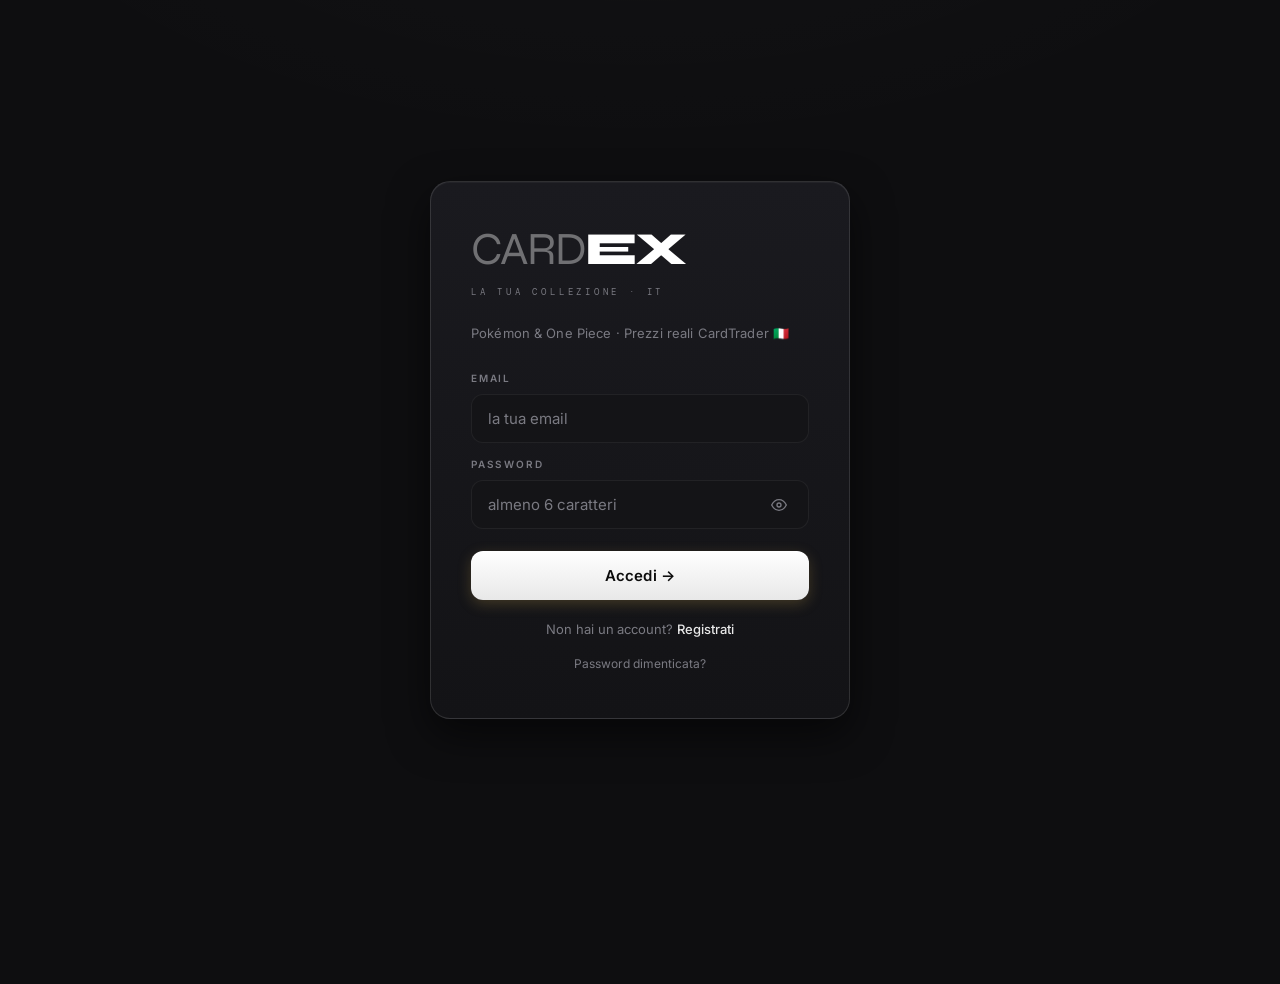
==== app.html @ fb928982 "white change" ====
<!DOCTYPE html>
<html lang="it">
<head>
<meta charset="UTF-8">
<link rel="icon" type="image/svg+xml" href="[data-uri]">
<meta name="viewport" content="width=device-width, initial-scale=1.0">
<title>CARDEX — La tua collezione</title>
<script src="https://cdn.jsdelivr.net/npm/@supabase/supabase-js@2"></script>
<link rel="preconnect" href="https://fonts.googleapis.com">
<link rel="preconnect" href="https://fonts.gstatic.com" crossorigin>
<link href="https://fonts.googleapis.com/css2?family=Bebas+Neue&family=Inter:wght@300;400;500;600;700&family=JetBrains+Mono:wght@400;500&family=Syne:wght@300;700;800&family=DM+Mono:wght@400;500&display=swap" rel="stylesheet">
<link rel="stylesheet" href="style.css">
</head>
<body>

<!-- SVG ICON SYMBOLS -->
<svg xmlns="http://www.w3.org/2000/svg" style="display:none">
  <symbol id="i-zap" viewBox="0 0 24 24" fill="none" stroke="currentColor" stroke-width="2.5" stroke-linecap="round" stroke-linejoin="round"><polygon points="13 2 3 14 12 14 11 22 21 10 12 10 13 2"/></symbol>
  <symbol id="i-skull" viewBox="0 0 24 24" fill="none" stroke="currentColor" stroke-width="2" stroke-linecap="round" stroke-linejoin="round"><circle cx="9" cy="12" r="1"/><circle cx="15" cy="12" r="1"/><path d="M8 20v2h8v-2"/><path d="m12.5 17-.5-1-.5 1h1z"/><path d="M16 20a2 2 0 0 0 1.56-3.25 8 8 0 1 0-11.12 0A2 2 0 0 0 8 20"/></symbol>
  <symbol id="i-home" viewBox="0 0 24 24" fill="none" stroke="currentColor" stroke-width="2" stroke-linecap="round" stroke-linejoin="round"><path d="M3 9l9-7 9 7v11a2 2 0 0 1-2 2H5a2 2 0 0 1-2-2z"/><polyline points="9 22 9 12 15 12 15 22"/></symbol>
  <symbol id="i-bar-chart" viewBox="0 0 24 24" fill="none" stroke="currentColor" stroke-width="2" stroke-linecap="round" stroke-linejoin="round"><line x1="18" y1="20" x2="18" y2="10"/><line x1="12" y1="20" x2="12" y2="4"/><line x1="6" y1="20" x2="6" y2="14"/></symbol>
  <symbol id="i-search" viewBox="0 0 24 24" fill="none" stroke="currentColor" stroke-width="2" stroke-linecap="round" stroke-linejoin="round"><circle cx="11" cy="11" r="8"/><line x1="21" y1="21" x2="16.65" y2="16.65"/></symbol>
  <symbol id="i-eye" viewBox="0 0 24 24" fill="none" stroke="currentColor" stroke-width="2" stroke-linecap="round" stroke-linejoin="round"><path d="M1 12s4-8 11-8 11 8 11 8-4 8-11 8-11-8-11-8z"/><circle cx="12" cy="12" r="3"/></symbol>
  <symbol id="i-trash" viewBox="0 0 24 24" fill="none" stroke="currentColor" stroke-width="2" stroke-linecap="round" stroke-linejoin="round"><polyline points="3 6 5 6 21 6"/><path d="M19 6v14a2 2 0 0 1-2 2H7a2 2 0 0 1-2-2V6m3 0V4a1 1 0 0 1 1-1h4a1 1 0 0 1 1 1v2"/></symbol>
  <symbol id="i-refresh" viewBox="0 0 24 24" fill="none" stroke="currentColor" stroke-width="2" stroke-linecap="round" stroke-linejoin="round"><polyline points="23 4 23 10 17 10"/><path d="M20.49 15a9 9 0 1 1-2.12-9.36L23 10"/></symbol>
  <symbol id="i-lock" viewBox="0 0 24 24" fill="none" stroke="currentColor" stroke-width="2" stroke-linecap="round" stroke-linejoin="round"><rect x="3" y="11" width="18" height="11" rx="2" ry="2"/><path d="M7 11V7a5 5 0 0 1 10 0v4"/></symbol>
  <symbol id="i-mail" viewBox="0 0 24 24" fill="none" stroke="currentColor" stroke-width="2" stroke-linecap="round" stroke-linejoin="round"><path d="M4 4h16c1.1 0 2 .9 2 2v12c0 1.1-.9 2-2 2H4c-1.1 0-2-.9-2-2V6c0-1.1.9-2 2-2z"/><polyline points="22,6 12,13 2,6"/></symbol>
  <symbol id="i-alert" viewBox="0 0 24 24" fill="none" stroke="currentColor" stroke-width="2" stroke-linecap="round" stroke-linejoin="round"><path d="M10.29 3.86L1.82 18a2 2 0 0 0 1.71 3h16.94a2 2 0 0 0 1.71-3L13.71 3.86a2 2 0 0 0-3.42 0z"/><line x1="12" y1="9" x2="12" y2="13"/><line x1="12" y1="17" x2="12.01" y2="17"/></symbol>
  <symbol id="i-calendar" viewBox="0 0 24 24" fill="none" stroke="currentColor" stroke-width="2" stroke-linecap="round" stroke-linejoin="round"><rect x="3" y="4" width="18" height="18" rx="2" ry="2"/><line x1="16" y1="2" x2="16" y2="6"/><line x1="8" y1="2" x2="8" y2="6"/><line x1="3" y1="10" x2="21" y2="10"/></symbol>
  <symbol id="i-camera" viewBox="0 0 24 24" fill="none" stroke="currentColor" stroke-width="2" stroke-linecap="round" stroke-linejoin="round"><path d="M23 19a2 2 0 0 1-2 2H3a2 2 0 0 1-2-2V8a2 2 0 0 1 2-2h4l2-3h6l2 3h4a2 2 0 0 1 2 2z"/><circle cx="12" cy="13" r="4"/></symbol>
  <symbol id="i-package" viewBox="0 0 24 24" fill="none" stroke="currentColor" stroke-width="2" stroke-linecap="round" stroke-linejoin="round"><line x1="16.5" y1="9.4" x2="7.5" y2="4.21"/><path d="M21 16V8a2 2 0 0 0-1-1.73l-7-4a2 2 0 0 0-2 0l-7 4A2 2 0 0 0 3 8v8a2 2 0 0 0 1 1.73l7 4a2 2 0 0 0 2 0l7-4A2 2 0 0 0 21 16z"/><polyline points="3.27 6.96 12 12.01 20.73 6.96"/><line x1="12" y1="22.08" x2="12" y2="12"/></symbol>
</svg>

<!-- LOADING -->
<div id="loading-overlay">
  <div class="loading-logo brand-logo"><span class="bl-card" style="font-size:44px;">CARD</span><span class="bl-ex" style="font-size:44px;">EX</span></div>
  <div><div class="loading-bar-wrap"><div class="loading-bar" id="loading-bar"></div></div></div>
  <div class="loading-text" id="loading-text">Connessione...</div>
</div>

<!-- LOGIN -->
<div id="screen-login" class="screen active">
  <div class="login-box">
    <span class="login-logo brand-logo"><span class="bl-card" style="font-size:46px;">CARD</span><span class="bl-ex" style="font-size:46px;">EX</span></span>
    <span class="brand-tag">La tua collezione · IT</span>
    <p class="login-sub" id="auth-subtitle">Pokémon &amp; One Piece · Prezzi reali CardTrader 🇮🇹</p>
    <form id="auth-form" onsubmit="event.preventDefault(); doAuth()" novalidate>
      <div class="form-group">
        <label class="form-label" for="input-email">Email</label>
        <input class="form-input" id="input-email" type="email" placeholder="la tua email" autocomplete="email" aria-required="true"/>
      </div>
      <div class="form-group" id="group-username" style="display:none">
        <label class="form-label" for="input-username">Username</label>
        <input class="form-input" id="input-username" type="text" placeholder="nome visibile nell'app" autocomplete="username"/>
      </div>
      <div class="form-group">
        <label class="form-label" for="input-password">Password</label>
        <div class="pw-wrap">
          <input class="form-input" id="input-password" type="password" placeholder="almeno 6 caratteri" autocomplete="current-password" aria-required="true"/>
          <button type="button" class="pw-toggle" onclick="togglePw('input-password',this)" aria-label="Mostra password"><svg width="16" height="16"><use href="#i-eye"/></svg></button>
        </div>
      </div>
      <div class="auth-error" id="auth-error" role="alert" aria-live="assertive"></div>
      <button type="submit" class="btn-primary" id="btn-auth">Accedi →</button>
    </form>
    <div class="auth-toggle">
      <span id="toggle-text">Non hai un account?</span>
      <button type="button" class="auth-link-btn" onclick="toggleAuthMode()">Registrati</button>
    </div>
    <div id="forgot-pw-row" style="margin-top:12px;text-align:center;">
      <button type="button" class="forgot-pw-btn" onclick="showForgotPassword()">Password dimenticata?</button>
    </div>
    <div id="forgot-success" style="background:rgba(61,154,95,.10);border:1px solid rgba(61,154,95,.28);color:#5BC97D;display:none;margin-top:12px;border-radius:10px;padding:11px 14px;font-size:13px;"></div>
  </div>
</div>

<!-- HOME DASHBOARD -->
<div id="screen-home" class="screen">
  <header>
    <div class="header-logo" onclick="showScreen('screen-home')"><span class="bl-card">CARD</span><span class="bl-ex">EX</span></div>
    <div class="header-right">
      <div class="avatar" id="avatar-home" onclick="showProfile()" title="Il tuo profilo">U</div>
      <button class="btn-ghost" onclick="doLogout()">Esci</button>
    </div>
  </header>
  <div class="dashboard-wrap">
    <!-- Hero valore -->
    <div class="dash-hero">
      <div class="dash-hero-label">Valore collezione</div>
      <div class="dash-hero-value">€ <span id="dash-total">0,00</span></div>
      <div id="dash-roi" class="dash-roi-row"></div>
      <div class="dash-counts" id="dash-counts"></div>
    </div>
    <!-- Grafico -->
    <div class="dash-card">
      <div class="dash-card-header">
        <span class="dash-card-title">Andamento</span>
        <div class="dash-tf-group">
          <button class="tf-btn active" data-tf="1D" onclick="setChartTimeframe('1D')">1G</button>
          <button class="tf-btn" data-tf="1W" onclick="setChartTimeframe('1W')">1S</button>
          <button class="tf-btn" data-tf="1M" onclick="setChartTimeframe('1M')">1M</button>
          <button class="tf-btn" data-tf="1Y" onclick="setChartTimeframe('1Y')">1A</button>
        </div>
      </div>
      <div id="dash-chart"></div>
    </div>
    <!-- Game breakdown -->
    <div class="dash-games-grid">
      <div class="dash-game-tile pokemon-tile" onclick="showScreen('screen-collection-pokemon')">
        <img src="immagini/pokemon.png" class="dash-game-logo" alt="Pokémon">
        <div class="dash-game-value" id="dg-pok-val">€ 0,00</div>
        <div class="dash-game-sub" id="dg-pok-count">0 carte</div>
        <div id="dg-pok-trend"></div>
      </div>
      <div class="dash-game-tile onepiece-tile" onclick="showScreen('screen-collection-onepiece')">
        <img src="immagini/onepiece_white.png" class="dash-game-logo" alt="One Piece">
        <div class="dash-game-value" id="dg-op-val">€ 0,00</div>
        <div class="dash-game-sub" id="dg-op-count">0 carte</div>
        <div id="dg-op-trend"></div>
      </div>
    </div>
    <!-- Movimenti collezione -->
    <div class="dash-card">
      <div class="dash-card-header">
        <span class="dash-card-title">Movimenti della collezione</span>
        <span id="dash-movers-date" style="font-size:10px;color:var(--muted);"></span>
      </div>
      <div id="dash-movers"></div>
    </div>
    <!-- Top 3 -->
    <div class="dash-card">
      <div class="dash-card-header">
        <span class="dash-card-title">Top 3 più preziose</span>
      </div>
      <div id="dash-top3"></div>
    </div>
    <!-- Ultime aggiunte -->
    <div class="dash-card">
      <div class="dash-card-header">
        <span class="dash-card-title">Ultime aggiunte</span>
      </div>
      <div id="dash-recent" class="dash-recent-scroll"></div>
    </div>
  </div>
</div>

<!-- RICERCA -->
<div id="screen-search" class="screen">
  <div class="srch-page">
    <!-- Sticky top bar -->
    <div class="srch-top">
      <div class="srch-top-row">
        <div class="srch-box">
          <svg width="15" height="15" viewBox="0 0 24 24" fill="none" stroke="currentColor" stroke-width="2" stroke-linecap="round" class="srch-ico"><circle cx="11" cy="11" r="8"/><line x1="21" y1="21" x2="16.65" y2="16.65"/></svg>
          <input class="srch-input" id="search-input" type="text" placeholder="Cerca carta..." oninput="onSearchInput()" onkeydown="onSearchKey(event)" autocomplete="off"/>
          <button class="srch-clear" id="srch-clear" onclick="clearSearch()">×</button>
          <button class="srch-cam-btn" onclick="openScanner()" title="Scansiona carta con fotocamera" aria-label="Scansiona carta"><svg width="17" height="17"><use href="#i-camera"/></svg></button>
          <div id="autocomplete"></div>
        </div>
        <div class="srch-avatars">
          <div class="avatar" id="avatar-h" onclick="showProfile()">U</div>
        </div>
      </div>
      <div class="srch-game-row">
        <button class="stab active-pokemon" id="tab-pokemon" onclick="selectGame('pokemon')"><svg width="13" height="13" style="vertical-align:middle;margin-right:3px"><use href="#i-zap"/></svg>Pokémon</button>
        <button class="stab" id="tab-onepiece" onclick="selectGame('onepiece')"><svg width="13" height="13" style="vertical-align:middle;margin-right:3px"><use href="#i-skull"/></svg>One Piece</button>
      </div>
      <div class="fchips-scroll" id="exp-filter-chips"></div>
    </div>
    <!-- Meta + results -->
    <div class="srch-body">
      <div class="srch-meta-row">
        <span class="search-hint">💡 Nome o codice (es: SV03-100)</span>
        <span id="search-count"></span>
      </div>
      <div id="results-grid">
        <div class="empty-state"><span class="empty-icon" id="search-empty-icon"></span>Inizia a scrivere per cercare.</div>
      </div>
    </div>
  </div>
</div>

<!-- DETAIL -->
<div id="screen-detail" class="screen">
  <header>
    <button class="back-btn" onclick="goBack()">← Indietro</button>
    <div class="header-right">
      <div class="avatar" id="avatar-d" onclick="showProfile()" title="Il tuo profilo">U</div>
      <button class="btn-ghost" onclick="doLogout()">Esci</button>
    </div>
  </header>
  <div class="detail-wrap">
    <div class="detail-img-wrap" id="detail-img-container"></div>
    <div>
      <div id="detail-game-badge" class="game-pill" style="margin-bottom:14px;"></div>
      <div id="detail-name" class="detail-name"></div>
      <div id="detail-exp" class="detail-exp"></div>
      <div id="detail-rarity"></div>
      <div class="lang-section-title">Disponibilità per lingua · 🇮🇹 Priorità venditori italiani</div>
      <div id="detail-langs"></div>
      <div id="alt-versions-container"></div>
    </div>
  </div>
</div>

<!-- COLLECTION POKEMON -->
<div id="screen-collection-pokemon" class="screen">
  <header>
    <div class="header-logo" onclick="showScreen('screen-home')"><span class="bl-card">CARD</span><span class="bl-ex">EX</span></div>
    <div class="header-right">
      <div class="avatar" id="avatar-cp" onclick="showProfile()" title="Il tuo profilo">U</div>
      <button class="btn-ghost" onclick="doLogout()">Esci</button>
    </div>
  </header>
  <div class="coll-page">
    <div class="coll-page-header">
      <div>
        <div class="coll-page-title"><svg width="28" height="28" style="vertical-align:middle;margin-right:8px"><use href="#i-zap"/></svg>Collezione Pokémon</div>
        <div style="color:var(--muted);font-size:13px;margin-top:4px;" id="coll-summary-pokemon">0 carte · € 0,00</div>
      </div>
      <div class="coll-actions">
        <button class="btn-action" id="btn-refresh-pokemon" onclick="refreshPrices('pokemon')"><svg width="14" height="14"><use href="#i-refresh"/></svg> Aggiorna prezzi</button>
        <button class="btn-action" onclick="showScreen('screen-stats-pokemon')"><svg width="14" height="14"><use href="#i-bar-chart"/></svg> Stats Pokémon</button>
      </div>
    </div>
    <div class="coll-toolbar">
      <input type="text" class="coll-search" id="coll-search-pokemon" placeholder="Cerca nella collezione..." oninput="renderCollectionGrid('pokemon')"/>
      <select class="coll-sort" id="coll-sort-pokemon" onchange="renderCollectionGrid('pokemon')">
        <option value="recent">Più recenti</option>
        <option value="price-desc">Prezzo: alto → basso</option>
        <option value="price-asc">Prezzo: basso → alto</option>
        <option value="name">Nome A-Z</option>
      </select>
    </div>
    <div class="coll-grid" id="coll-grid-pokemon">
      <div class="empty-state"><span class="empty-icon">✨</span>Nessuna carta Pokémon.<br>Vai alla ricerca per aggiungere!</div>
    </div>
  </div>
</div>

<!-- COLLECTION ONE PIECE -->
<div id="screen-collection-onepiece" class="screen">
  <header>
    <div class="header-logo" onclick="showScreen('screen-home')"><span class="bl-card">CARD</span><span class="bl-ex">EX</span></div>
    <div class="header-right">
      <div class="avatar" id="avatar-co" onclick="showProfile()" title="Il tuo profilo">U</div>
      <button class="btn-ghost" onclick="doLogout()">Esci</button>
    </div>
  </header>
  <div class="coll-page">
    <div class="coll-page-header">
      <div>
        <div class="coll-page-title"><svg width="28" height="28" style="vertical-align:middle;margin-right:8px"><use href="#i-skull"/></svg>Collezione One Piece</div>
        <div style="color:var(--muted);font-size:13px;margin-top:4px;" id="coll-summary-onepiece">0 carte · € 0,00</div>
      </div>
      <div class="coll-actions">
        <button class="btn-action" id="btn-refresh-onepiece" onclick="refreshPrices('onepiece')"><svg width="14" height="14"><use href="#i-refresh"/></svg> Aggiorna prezzi</button>
        <button class="btn-action" onclick="showScreen('screen-stats-onepiece')"><svg width="14" height="14"><use href="#i-bar-chart"/></svg> Stats One Piece</button>
      </div>
    </div>
    <div class="coll-toolbar">
      <input type="text" class="coll-search" id="coll-search-onepiece" placeholder="Cerca nella collezione..." oninput="renderCollectionGrid('onepiece')"/>
      <select class="coll-sort" id="coll-sort-onepiece" onchange="renderCollectionGrid('onepiece')">
        <option value="recent">Più recenti</option>
        <option value="price-desc">Prezzo: alto → basso</option>
        <option value="price-asc">Prezzo: basso → alto</option>
        <option value="name">Nome A-Z</option>
      </select>
    </div>
    <div class="coll-grid" id="coll-grid-onepiece">
      <div class="empty-state"><span class="empty-icon">✨</span>Nessuna carta One Piece.<br>Vai alla ricerca per aggiungere!</div>
    </div>
  </div>
</div>

<!-- STATS SELEZIONE -->
<div id="screen-stats-select" class="screen">
  <header>
    <div class="header-logo" onclick="showScreen('screen-home')"><span class="bl-card">CARD</span><span class="bl-ex">EX</span></div>
    <div class="header-right">
      <div class="avatar" id="avatar-ss" onclick="showProfile()" title="Il tuo profilo">U</div>
      <button class="btn-ghost" onclick="doLogout()">Esci</button>
    </div>
  </header>
  <div class="coll-page">
    <div class="coll-page-title" style="margin-bottom:24px;"><svg width="28" height="28" style="vertical-align:middle;margin-right:8px"><use href="#i-bar-chart"/></svg>Statistiche</div>
    <div style="display:grid;grid-template-columns:1fr 1fr;gap:16px;max-width:500px;">
      <div class="stat-card" style="cursor:pointer;text-align:center;" onclick="showScreen('screen-stats-pokemon')">
        <div style="display:flex;justify-content:center;margin-bottom:12px;"><svg width="40" height="40"><use href="#i-zap"/></svg></div>
        <div class="stat-card-label">Pokémon</div>
        <div class="stat-card-value" id="ss-pok-val" style="font-size:28px;">€ 0,00</div>
        <div class="stat-card-sub" id="ss-pok-count">0 carte</div>
      </div>
      <div class="stat-card" style="cursor:pointer;text-align:center;" onclick="showScreen('screen-stats-onepiece')">
        <div style="display:flex;justify-content:center;margin-bottom:12px;"><svg width="40" height="40"><use href="#i-skull"/></svg></div>
        <div class="stat-card-label">One Piece</div>
        <div class="stat-card-value" id="ss-op-val" style="font-size:28px;">€ 0,00</div>
        <div class="stat-card-sub" id="ss-op-count">0 carte</div>
      </div>
    </div>
  </div>
</div>

<!-- STATS POKEMON -->
<div id="screen-stats-pokemon" class="screen">
  <header>
    <button class="back-btn" onclick="showScreen('screen-stats-select')">← Stats</button>
    <div class="header-right">
      <div class="avatar" id="avatar-sp" onclick="showProfile()" title="Il tuo profilo">U</div>
      <button class="btn-ghost" onclick="doLogout()">Esci</button>
    </div>
  </header>
  <div class="coll-page">
    <div class="coll-page-header">
      <div class="coll-page-title"><svg width="28" height="28" style="vertical-align:middle;margin-right:8px"><use href="#i-zap"/></svg>Stats Pokémon</div>
    </div>
    <div id="stats-content-pokemon"></div>
  </div>
</div>

<!-- STATS ONE PIECE -->
<div id="screen-stats-onepiece" class="screen">
  <header>
    <button class="back-btn" onclick="showScreen('screen-stats-select')">← Stats</button>
    <div class="header-right">
      <div class="avatar" id="avatar-so" onclick="showProfile()" title="Il tuo profilo">U</div>
      <button class="btn-ghost" onclick="doLogout()">Esci</button>
    </div>
  </header>
  <div class="coll-page">
    <div class="coll-page-header">
      <div class="coll-page-title"><svg width="28" height="28" style="vertical-align:middle;margin-right:8px"><use href="#i-skull"/></svg>Stats One Piece</div>
    </div>
    <div id="stats-content-onepiece"></div>
  </div>
</div>

<!-- PROFILE -->
<div id="screen-profile" class="screen">
  <header>
    <button class="back-btn" onclick="goBack()">← Indietro</button>
    <div class="header-right">
      <div class="avatar" id="avatar-pf">U</div>
      <button class="btn-ghost" onclick="doLogout()">Esci</button>
    </div>
  </header>
  <div class="profile-page">
    <div class="profile-hero" id="profile-hero">
      <div class="profile-avatar-large" id="profile-avatar-large">U</div>
      <div>
        <div class="profile-username" id="profile-username-display">Username</div>
        <div class="profile-email-row">
          <span id="profile-email-display" style="font-size:13px;color:var(--muted)"></span>
          <span class="email-badge" id="profile-email-badge">✅ Confermata</span>
        </div>
        <div class="profile-since" id="profile-since"><svg width="13" height="13" style="vertical-align:middle;margin-right:4px"><use href="#i-calendar"/></svg>Membro dal —</div>
      </div>
    </div>
    <div class="profile-section">
      <div class="profile-section-title"><svg width="14" height="14" style="vertical-align:middle;margin-right:6px"><use href="#i-lock"/></svg>Cambio password</div>
      <div class="profile-field">
        <label class="form-label">Nuova password</label>
        <div class="pw-wrap">
          <input class="form-input" id="prof-new-pw" type="password" placeholder="Almeno 6 caratteri"/>
          <button type="button" class="pw-toggle" onclick="togglePw('prof-new-pw',this)" aria-label="Mostra password"><svg width="16" height="16"><use href="#i-eye"/></svg></button>
        </div>
      </div>
      <div class="profile-field">
        <label class="form-label">Conferma nuova password</label>
        <div class="pw-wrap">
          <input class="form-input" id="prof-confirm-pw" type="password" placeholder="Ripeti la password"/>
          <button type="button" class="pw-toggle" onclick="togglePw('prof-confirm-pw',this)" aria-label="Mostra password"><svg width="16" height="16"><use href="#i-eye"/></svg></button>
        </div>
      </div>
      <button class="btn-primary" style="margin-top:4px;" onclick="changePassword()">Aggiorna password</button>
      <div class="profile-msg" id="msg-pw"></div>
    </div>
    <div class="profile-section">
      <div class="profile-section-title"><svg width="14" height="14" style="vertical-align:middle;margin-right:6px"><use href="#i-mail"/></svg>Reset password via email</div>
      <p style="font-size:13px;color:var(--muted);margin-bottom:14px;line-height:1.6;">Ricevi un link di reset all'indirizzo email associato al tuo account. Utile se hai dimenticato la password attuale.</p>
      <button class="btn-action" style="width:100%;justify-content:center;" onclick="sendResetEmail()">Invia link di reset</button>
      <div class="profile-msg" id="msg-reset"></div>
    </div>
    <div class="danger-zone">
      <div class="profile-section-title"><svg width="14" height="14" style="vertical-align:middle;margin-right:6px"><use href="#i-alert"/></svg>Zona pericolosa</div>
      <div class="danger-desc">L'eliminazione dell'account è <strong style="color:var(--red)">permanente e irreversibile</strong>. Tutti i tuoi dati — collezione, snapshot storici, impostazioni — verranno cancellati definitivamente e non potranno essere recuperati.</div>
      <button class="btn-danger" onclick="showDeleteConfirm()"><svg width="14" height="14" style="vertical-align:middle;margin-right:6px"><use href="#i-trash"/></svg>Elimina account</button>
      <div class="danger-confirm-box" id="delete-confirm-box">
        <p>Per confermare, digita il tuo indirizzo email: <strong id="delete-email-hint"></strong></p>
        <input class="form-input" id="delete-email-input" type="email" placeholder="la tua email" style="margin-bottom:4px;"/>
        <div class="profile-msg" id="msg-delete"></div>
        <button class="btn-danger-confirm" id="btn-delete-confirm" onclick="deleteAccount()">Sì, elimina tutto per sempre</button>
        <button class="btn-cancel" onclick="hideDeleteConfirm()">Annulla</button>
      </div>
    </div>
  </div>
</div>

<!-- ADD CARD MODAL -->
<div id="add-modal" class="modal-overlay" onclick="if(event.target===this)closeAddModal()">
  <div class="modal-content">
    <button class="modal-close" onclick="closeAddModal()" aria-label="Chiudi">×</button>
    <div class="modal-header">
      <img id="add-modal-img" src="" alt="">
      <div style="flex:1;min-width:0;">
        <div id="add-modal-name" class="modal-card-name"></div>
        <div id="add-modal-meta" class="modal-card-meta"></div>
        <div id="add-modal-lang" class="modal-card-lang-row"></div>
      </div>
    </div>
    <div class="modal-body">
      <div class="form-group">
        <label class="form-label">Condizione</label>
        <div class="cchips-row" id="cchips-row"></div>
        <select id="add-condition" style="display:none;"></select>
      </div>
      <div class="form-group">
        <label class="form-label">Prezzo pagato (€)</label>
        <input id="add-price" type="number" step="0.01" min="0" class="form-input" oninput="onPaidPriceChange()">
        <div id="add-price-hint" class="price-hint"></div>
      </div>
      <div class="form-row">
        <div class="form-group" style="flex:1;">
          <label class="form-label">Data acquisto</label>
          <input id="add-date" type="date" class="form-input">
        </div>
        <div class="form-group" style="width:110px;">
          <label class="form-label">Quantità</label>
          <input id="add-qty" type="number" min="1" value="1" class="form-input">
        </div>
      </div>
      <div class="form-group">
        <label class="form-label">Note (opzionale)</label>
        <textarea id="add-notes" class="form-input" rows="2" placeholder="Es: comprata da Marco, fiera Milano..."></textarea>
      </div>
      <div id="add-error" class="auth-error"></div>
      <button class="btn-primary" id="btn-confirm-add" onclick="confirmAddCard()">Aggiungi alla collezione</button>
    </div>
  </div>
</div>

<!-- CARD DETAIL MODAL -->
<div id="card-detail-modal" class="modal-overlay" onclick="if(event.target===this)closeCardDetailModal()">
  <div class="modal-content modal-content-lg">
    <button class="modal-close" onclick="closeCardDetailModal()">×</button>
    <div id="cdm-header" class="modal-header"></div>
    <div id="cdm-body"></div>
  </div>
</div>

<!-- SCANNER OVERLAY -->
<div id="scanner-overlay" class="scanner-overlay">
  <div class="scanner-header">
    <span class="scanner-title">Inquadra la carta</span>
    <button class="scanner-close-btn" onclick="stopScanner()" aria-label="Chiudi scanner">✕</button>
  </div>
  <div class="scanner-body">
    <video id="scanner-video" autoplay playsinline muted></video>
    <div class="scanner-frame">
      <span class="sf-c tl"></span><span class="sf-c tr"></span>
      <span class="sf-c bl"></span><span class="sf-c br"></span>
    </div>
    <div class="scanner-hint-bar">Centra la carta nel riquadro</div>
  </div>
  <div class="scanner-footer">
    <button class="scanner-capture-btn" id="scanner-capture-btn" onclick="captureFrame()" aria-label="Scatta foto">
      <span class="capture-inner"></span>
    </button>
  </div>
  <div id="scanner-loading" class="scanner-status" style="display:none;">
    <span class="spinner"></span><span>Analisi in corso…</span>
  </div>
  <div id="scanner-result" class="scanner-status" style="display:none;">
    <div class="scan-result-card">
      <div class="scan-result-name" id="scanner-result-name"></div>
      <div class="scan-result-meta" id="scanner-result-meta"></div>
    </div>
    <button class="btn-action" onclick="confirmScanResult()">✓ Cerca questa carta</button>
    <button class="btn-action" style="background:rgba(255,255,255,.08)" onclick="retryScan()">↩ Riprova</button>
  </div>
  <div id="scanner-error" class="scanner-status scanner-error-box" style="display:none;">
    <span>Carta non riconosciuta.<br>Prova a migliorare la luce.</span>
    <button class="btn-action" onclick="retryScan()">↩ Riprova</button>
    <button class="btn-cancel btn-action" onclick="stopScanner()">Annulla</button>
  </div>
</div>

<!-- BOTTOM NAV -->
<nav class="bottom-nav" id="bottom-nav" style="display:none;">
  <button class="nav-item active" id="nav-home" onclick="showScreen('screen-home')">
    <span class="nav-icon"><svg width="20" height="20"><use href="#i-home"/></svg></span><span class="nav-label">Home</span>
  </button>
  <button class="nav-item" id="nav-search" onclick="showScreen('screen-search')">
    <span class="nav-icon"><svg width="20" height="20"><use href="#i-search"/></svg></span><span class="nav-label">Ricerca</span>
  </button>
  <button class="nav-item" id="nav-collection-pokemon" onclick="showScreen('screen-collection-pokemon')">
    <span class="nav-icon"><svg width="20" height="20"><use href="#i-zap"/></svg></span><span class="nav-label">Pokémon</span>
  </button>
  <button class="nav-item" id="nav-collection-onepiece" onclick="showScreen('screen-collection-onepiece')">
    <span class="nav-icon"><svg width="20" height="20"><use href="#i-skull"/></svg></span><span class="nav-label">One Piece</span>
  </button>
  <button class="nav-item" id="nav-stats" onclick="showScreen('screen-stats-select')">
    <span class="nav-icon"><svg width="20" height="20"><use href="#i-bar-chart"/></svg></span><span class="nav-label">Stats</span>
  </button>
</nav>

<script src="app.js"></script>
</body>
</html>
---- style.css ----
:root{
  --bg:#0E0E10;
  --bg2:#141417;
  --bg3:#1A1A1D;
  --bg4:#22222A;
  --card:#16161A;
  --border:rgba(255,255,255,0.05);
  --border2:rgba(255,255,255,0.12);
  --border3:rgba(255,255,255,0.06);
  --text:#FAFAF9;
  --muted:#7A7A82;
  --muted2:#9A9AA3;
  --gold:#e8e8e8;
  --gold-light:#ffffff;
  --gold-soft:#f0f0f0;
  --gold-glow:rgba(255,255,255,0.07);
  --pokemon:#E8C547;
  --onepiece:#C94A3A;
  --accent:#C9A24C;
  --green:#3D9A5F;
  --red:#D14B57;
  --amber:#D6A33E;
  --it-green:#1F7A3A;
  --it-red:#C8332B;
  --shadow-sm:0 1px 2px rgba(0,0,0,0.4);
  --shadow-md:0 4px 16px rgba(0,0,0,0.45);
  --shadow-lg:0 16px 40px rgba(0,0,0,0.55);
  --shadow-gold:0 8px 32px rgba(255,255,255,0.05);
  --ease:cubic-bezier(0.22,0.61,0.36,1);
}
*{box-sizing:border-box;margin:0;padding:0;-webkit-tap-highlight-color:transparent;}
html,body{overscroll-behavior-y:none;}
body{
  background:radial-gradient(1200px 600px at 50% -200px,rgba(255,255,255,0.025),transparent 60%),var(--bg);
  color:var(--text);
  font-family:'Inter',-apple-system,BlinkMacSystemFont,sans-serif;
  font-size:15px;
  line-height:1.5;
  -webkit-font-smoothing:antialiased;
  min-height:100vh;
  padding-bottom:84px;
  letter-spacing:-0.005em;
}
button,input,select,textarea{font-family:inherit;}
.screen{display:none!important;}
.screen.active{display:block!important;animation:fadeIn .35s var(--ease);}
@keyframes fadeIn{from{opacity:0;transform:translateY(4px);}to{opacity:1;transform:translateY(0);}}
#screen-login.active{display:flex!important;min-height:100vh;align-items:center;justify-content:center;padding:20px;}

/* ── BRAND LOGO ── */
.brand-logo{display:inline-flex;align-items:baseline;gap:0;}
.brand-logo .bl-card{font-family:'Syne',sans-serif;font-weight:300;letter-spacing:-2px;color:rgba(255,255,255,0.38);line-height:1;}
.brand-logo .bl-ex{font-family:'Syne',sans-serif;font-weight:800;letter-spacing:-2px;color:#ffffff;line-height:1;}
.brand-tag{display:block;font-family:'DM Mono',monospace;font-size:9px;letter-spacing:.42em;color:var(--muted);text-transform:uppercase;margin-top:14px;font-weight:400;}

/* ── LOGIN ── */
.login-box{
  background:linear-gradient(180deg,#1A1A1F,#131316);
  border:1px solid var(--border2);
  border-radius:20px;
  padding:44px 40px;
  width:420px;
  max-width:100%;
  box-shadow:var(--shadow-lg),inset 0 1px 0 rgba(255,255,255,0.04);
}
.login-logo{font-size:46px;margin-bottom:0;}
.login-sub{color:var(--muted);font-size:13px;margin:24px 0 28px;letter-spacing:.01em;}
.form-label{font-size:10px;font-weight:600;color:var(--muted);text-transform:uppercase;letter-spacing:.18em;display:block;margin-bottom:8px;}
.form-group{margin-bottom:14px;}
.form-input{
  width:100%;background:var(--bg2);border:1px solid var(--border3);border-radius:12px;
  padding:14px 16px;color:var(--text);font-size:15px;outline:none;
  transition:border-color .2s var(--ease),background .2s var(--ease),box-shadow .2s var(--ease);
}
.form-input:focus{border-color:var(--gold);background:var(--bg3);box-shadow:0 0 0 3px var(--gold-glow);}
.form-input::placeholder{color:var(--muted);}
.btn-primary{
  width:100%;background:linear-gradient(180deg,var(--gold-light),var(--gold));
  color:#0c0c0c;border:none;border-radius:12px;padding:15px;
  font-size:15px;font-weight:600;cursor:pointer;
  transition:transform .15s var(--ease),box-shadow .2s var(--ease),filter .2s var(--ease);
  margin-top:8px;letter-spacing:.01em;
  box-shadow:0 4px 14px rgba(201,162,76,0.25);
}
.btn-primary:hover{filter:brightness(1.05);box-shadow:0 6px 20px rgba(201,162,76,0.35);}
.btn-primary:active{transform:scale(0.98);}
.btn-primary:disabled{opacity:.5;cursor:not-allowed;filter:grayscale(.4);}
.auth-toggle{margin-top:20px;text-align:center;font-size:13px;color:var(--muted);}
.auth-toggle a,.auth-link-btn{color:var(--gold);cursor:pointer;text-decoration:none;font-weight:500;}
.auth-toggle a:hover,.auth-link-btn:hover{color:var(--gold-light);}
.auth-error{background:rgba(209,75,87,.08);border:1px solid rgba(209,75,87,.25);border-radius:10px;padding:11px 14px;color:#E88891;font-size:13px;margin-top:14px;display:none;}

/* ── PASSWORD TOGGLE ── */
.pw-wrap{position:relative;}
.pw-wrap .form-input{padding-right:46px;}
.pw-toggle{position:absolute;right:8px;top:50%;transform:translateY(-50%);background:none;border:none;cursor:pointer;color:var(--muted);font-size:18px;line-height:1;padding:0;min-width:44px;min-height:44px;transition:color .2s var(--ease);display:flex;align-items:center;justify-content:center;}
.pw-toggle:hover{color:var(--gold);}
.auth-link-btn{background:none;border:none;color:var(--gold);cursor:pointer;font-family:inherit;font-size:inherit;font-weight:500;padding:0;transition:color .2s var(--ease);}
.auth-link-btn:hover{color:var(--gold-light);}
.forgot-pw-btn{background:none;border:none;color:var(--muted);cursor:pointer;font-family:inherit;font-size:12px;padding:0;transition:color .2s var(--ease);}
.forgot-pw-btn:hover{color:var(--gold);}

/* ── LOADING ── */
#loading-overlay{position:fixed;inset:0;background:rgba(14,14,16,.97);z-index:999;display:none;flex-direction:column;align-items:center;justify-content:center;gap:24px;backdrop-filter:blur(12px);}
#loading-overlay.show{display:flex!important;}
.loading-logo{font-size:46px;display:inline-flex;align-items:baseline;gap:0;}
.loading-bar-wrap{width:280px;height:4px;background:var(--bg3);border-radius:4px;overflow:hidden;margin-top:12px;}
.loading-bar{height:100%;background:linear-gradient(90deg,var(--gold),var(--gold-light));border-radius:4px;width:0%;transition:width .4s var(--ease);box-shadow:0 0 12px var(--gold-glow);}
.loading-text{font-size:13px;color:var(--muted);text-align:center;line-height:1.7;letter-spacing:.02em;}

/* ── HEADER ── */
header{
  background:rgba(14,14,16,.85);backdrop-filter:blur(20px) saturate(140%);
  border-bottom:1px solid var(--border3);position:sticky;top:0;z-index:100;
  padding:0 20px;display:flex;align-items:center;justify-content:space-between;
  height:60px;
  padding-top:env(safe-area-inset-top);
  height:calc(60px + env(safe-area-inset-top));
}
.header-logo{display:inline-flex;align-items:baseline;gap:0;cursor:pointer;}
.header-logo .bl-card{font-family:'Syne',sans-serif;font-weight:300;font-size:22px;letter-spacing:-1px;color:rgba(255,255,255,0.38);line-height:1;}
.header-logo .bl-ex{font-family:'Syne',sans-serif;font-weight:800;font-size:22px;letter-spacing:-1px;color:#ffffff;line-height:1;}
.header-right{display:flex;align-items:center;gap:10px;}
.avatar{width:36px;height:36px;border-radius:50%;background:rgba(255,255,255,0.1);border:1px solid rgba(255,255,255,0.15);display:flex;align-items:center;justify-content:center;font-size:13px;font-weight:600;color:#ffffff;box-shadow:none;}
.btn-ghost{background:transparent;border:1px solid var(--border3);border-radius:10px;color:var(--muted2);font-size:12px;padding:7px 12px;cursor:pointer;transition:all .2s var(--ease);min-height:36px;}
.btn-ghost:hover,.btn-ghost:active{color:var(--gold);border-color:var(--border2);background:var(--bg2);}

/* ── BOTTOM NAV ── */
.bottom-nav{
  position:fixed;bottom:0;left:0;right:0;
  background:rgba(14,14,16,.92);backdrop-filter:blur(24px) saturate(140%);
  border-top:1px solid var(--border3);
  display:flex;justify-content:space-around;
  padding:6px 4px;
  padding-bottom:calc(6px + env(safe-area-inset-bottom));
  z-index:99;
}
.nav-item{
  flex:1;display:flex;flex-direction:column;align-items:center;gap:3px;
  padding:9px 4px;background:transparent;border:none;cursor:pointer;
  color:var(--muted);transition:color .2s var(--ease),transform .15s var(--ease);
  min-height:52px;border-radius:12px;position:relative;
}
.nav-item:active{transform:scale(0.94);}
.nav-item.active{color:var(--gold);}
.nav-item.active::before{content:'';position:absolute;top:0;left:50%;transform:translateX(-50%);width:24px;height:2px;background:var(--gold);border-radius:0 0 2px 2px;box-shadow:0 0 8px var(--gold-glow);}
.nav-icon{display:flex;align-items:center;justify-content:center;width:22px;height:22px;}
.nav-label{font-size:10px;font-weight:600;text-transform:uppercase;letter-spacing:.08em;}

/* ── MAIN ── */
.main-wrap{max-width:1100px;margin:0 auto;padding:24px 20px;display:grid;grid-template-columns:1fr 360px;gap:24px;align-items:start;}
.value-banner{
  grid-column:1/-1;
  background:linear-gradient(135deg,#1A1A1F 0%,#121215 100%);
  border:1px solid var(--border2);border-radius:20px;
  padding:28px 32px;
  display:flex;align-items:center;justify-content:space-between;gap:24px;
  overflow:hidden;position:relative;
  box-shadow:var(--shadow-md),inset 0 1px 0 rgba(255,255,255,0.03);
}
.value-banner::before{content:'';position:absolute;top:-80px;right:-80px;width:280px;height:280px;border-radius:50%;background:radial-gradient(circle,rgba(255,255,255,0.04) 0%,transparent 65%);pointer-events:none;}
.value-label{font-size:10px;font-weight:600;text-transform:uppercase;letter-spacing:.2em;color:var(--muted);margin-bottom:10px;}
.value-amount{font-family:'Bebas Neue',sans-serif;font-size:60px;letter-spacing:.04em;line-height:1;color:var(--text);}
.value-amount span{color:#ffffff;}
.value-stats{display:flex;gap:32px;}
.stat-item{text-align:center;}
.stat-num{font-family:'JetBrains Mono',monospace;font-size:20px;font-weight:500;display:block;margin-bottom:4px;color:var(--text);}
.stat-label{font-size:10px;color:var(--muted);text-transform:uppercase;letter-spacing:.16em;}
.game-pills{margin-top:14px;display:flex;gap:8px;flex-wrap:wrap;}
.game-pill{display:inline-flex;align-items:center;gap:6px;padding:6px 12px;border-radius:100px;font-size:12px;font-weight:600;border:1px solid transparent;}
.pill-pokemon{background:rgba(232,197,71,.10);color:var(--pokemon);border-color:rgba(232,197,71,.25);}
.pill-onepiece{background:rgba(201,74,58,.10);color:var(--onepiece);border-color:rgba(201,74,58,.25);}

/* ── SEARCH ── */
.search-panel{background:var(--card);border:1px solid var(--border3);border-radius:20px;padding:24px;box-shadow:var(--shadow-sm);}
.panel-title{font-family:'Bebas Neue',sans-serif;font-size:20px;letter-spacing:.18em;margin-bottom:18px;color:var(--text);text-transform:uppercase;}
.game-tabs{display:flex;gap:8px;margin-bottom:16px;}
.tab{flex:1;padding:11px;border-radius:11px;border:1px solid var(--border3);background:var(--bg2);color:var(--muted2);font-size:13px;font-weight:600;cursor:pointer;transition:all .2s var(--ease);text-align:center;min-height:42px;}
.tab:active{transform:scale(0.97);}
.tab.active-pokemon{background:rgba(232,197,71,.10);border-color:rgba(232,197,71,.35);color:var(--pokemon);}
.tab.active-onepiece{background:rgba(201,74,58,.10);border-color:rgba(201,74,58,.35);color:var(--onepiece);}

.search-box{position:relative;margin-bottom:14px;}
.search-input{width:100%;background:var(--bg2);border:1px solid var(--border3);border-radius:12px;padding:14px 16px;color:var(--text);font-size:15px;outline:none;transition:all .2s var(--ease);min-height:48px;}
.search-input:focus{border-color:var(--gold);background:var(--bg3);box-shadow:0 0 0 3px var(--gold-glow);}
.search-input::placeholder{color:var(--muted);}
.search-hint-row{display:flex;align-items:center;justify-content:space-between;margin-top:8px;gap:8px;}
.search-hint{font-size:11px;color:var(--muted);letter-spacing:.02em;}

#autocomplete{position:absolute;top:calc(100% + 6px);left:0;right:0;background:var(--card);border:1px solid var(--border2);border-radius:14px;max-height:300px;overflow-y:auto;z-index:50;display:none;box-shadow:var(--shadow-lg);}
#autocomplete.show{display:block;}
.autocomplete-item{display:flex;align-items:center;gap:11px;padding:12px 14px;cursor:pointer;transition:background .15s var(--ease);border-bottom:1px solid var(--border3);}
.autocomplete-item:last-child{border-bottom:none;}
.autocomplete-item:hover,.autocomplete-item.highlighted{background:var(--bg3);}
.autocomplete-icon{width:32px;height:32px;border-radius:8px;background:var(--bg3);display:flex;align-items:center;justify-content:center;flex-shrink:0;font-size:14px;}
.autocomplete-name{flex:1;font-size:13px;font-weight:500;}
.autocomplete-meta{font-size:11px;color:var(--muted);}

#results-grid{display:grid;grid-template-columns:repeat(auto-fill,minmax(150px,1fr));gap:14px;padding:2px;}
.collection-list::-webkit-scrollbar{width:4px;}
.collection-list::-webkit-scrollbar-thumb{background:var(--border2);border-radius:4px;}
.result-card{background:var(--bg2);border:1px solid var(--border3);border-radius:14px;overflow:hidden;cursor:pointer;transition:all .2s var(--ease);position:relative;}
.result-card:hover{border-color:var(--gold);transform:translateY(-3px);box-shadow:var(--shadow-gold);}
.result-card:active{transform:translateY(-1px) scale(0.98);}
.result-card img{width:100%;aspect-ratio:2/3;object-fit:contain;display:block;background:var(--bg);}
.result-card-body{padding:8px 10px 10px;}
.result-card-name{font-size:12px;font-weight:600;line-height:1.3;margin-bottom:4px;display:-webkit-box;-webkit-line-clamp:2;-webkit-box-orient:vertical;overflow:hidden;}
.result-card-footer{display:flex;align-items:center;justify-content:space-between;gap:4px;}
.result-card-exp{font-size:10px;color:var(--muted);overflow:hidden;text-overflow:ellipsis;white-space:nowrap;flex:1;min-width:0;}
.result-card-num{font-size:10px;color:var(--gold);font-family:'JetBrains Mono',monospace;font-weight:600;flex-shrink:0;}
.results-pagination{grid-column:1/-1;display:flex;align-items:center;justify-content:center;gap:16px;padding:14px 0 4px;border-top:1px solid var(--border3);margin-top:6px;}
.pag-btn{background:var(--bg2);border:1px solid var(--border3);border-radius:10px;color:var(--text);font-size:18px;width:40px;height:40px;cursor:pointer;display:flex;align-items:center;justify-content:center;transition:all .2s var(--ease);flex-shrink:0;}
.pag-btn:hover:not(:disabled){border-color:var(--gold);color:var(--gold);}
.pag-btn:disabled{opacity:.28;cursor:not-allowed;}
.pag-info{font-size:13px;color:var(--muted);font-family:'JetBrains Mono',monospace;min-width:52px;text-align:center;}

/* ── COLLECTION SIDEBAR ── */
.collection-panel{background:var(--card);border:1px solid var(--border3);border-radius:20px;padding:24px;position:sticky;top:84px;box-shadow:var(--shadow-sm);}
.collection-list{display:flex;flex-direction:column;gap:8px;max-height:540px;overflow-y:auto;}
.coll-item{display:flex;align-items:center;gap:11px;padding:11px 12px;background:var(--bg2);border:1px solid var(--border3);border-radius:12px;animation:slideIn .25s var(--ease);cursor:pointer;transition:all .2s var(--ease);}
.coll-item:hover{border-color:var(--border2);background:var(--bg3);}
@keyframes slideIn{from{opacity:0;transform:translateX(8px);}to{opacity:1;transform:translateX(0);}}
.coll-thumb{width:32px;height:44px;border-radius:5px;object-fit:cover;flex-shrink:0;background:var(--bg);}
.coll-dot{width:8px;height:8px;border-radius:50%;flex-shrink:0;}
.dot-pokemon{background:var(--pokemon);}
.dot-onepiece{background:var(--onepiece);}
.coll-info{flex:1;min-width:0;}
.coll-name{font-size:13px;font-weight:500;white-space:nowrap;overflow:hidden;text-overflow:ellipsis;}
.coll-lang{font-size:11px;color:var(--muted);margin-top:1px;}
.coll-price{font-family:'JetBrains Mono',monospace;font-size:13px;color:var(--gold-light);white-space:nowrap;font-weight:500;}
.btn-remove{background:transparent;border:none;color:var(--muted);cursor:pointer;font-size:18px;line-height:1;transition:color .2s var(--ease);flex-shrink:0;padding:6px;border-radius:6px;}
.btn-remove:hover,.btn-remove:active{color:var(--red);background:rgba(209,75,87,.08);}
.filter-row{display:flex;gap:6px;margin-bottom:14px;flex-wrap:wrap;}
.filter-btn{padding:7px 14px;border-radius:100px;border:1px solid var(--border3);background:var(--bg2);color:var(--muted2);font-size:12px;cursor:pointer;transition:all .18s var(--ease);min-height:32px;}
.filter-btn.active{background:var(--gold-glow);border-color:var(--border2);color:var(--gold-light);}

/* ── DETAIL ── */
.detail-wrap{max-width:1000px;margin:0 auto;padding:24px 20px;display:grid;grid-template-columns:280px 1fr;gap:36px;align-items:start;}
.detail-img-wrap{position:sticky;top:84px;}
.detail-img{width:100%;border-radius:16px;box-shadow:0 32px 80px rgba(0,0,0,.6),0 0 0 1px var(--border2);display:block;}
.detail-img-placeholder{width:100%;aspect-ratio:2/3;border-radius:16px;background:var(--card);border:1px solid var(--border3);display:flex;align-items:center;justify-content:center;font-size:64px;}
.detail-name{font-family:'Bebas Neue',sans-serif;font-size:40px;letter-spacing:.04em;line-height:1.05;margin-bottom:10px;color:var(--text);}
.detail-exp{font-size:14px;color:var(--muted2);margin-bottom:18px;}
.rarity-badge{display:inline-block;padding:5px 11px;border-radius:6px;font-size:11px;font-weight:600;text-transform:uppercase;letter-spacing:.1em;margin-bottom:18px;}
.rarity-common{background:rgba(122,121,144,.16);color:#a8a7c0;}
.rarity-uncommon{background:rgba(61,154,95,.14);color:var(--green);}
.rarity-rare{background:rgba(201,162,76,.16);color:var(--gold-light);}
.rarity-super{background:rgba(232,197,71,.16);color:var(--pokemon);}
.rarity-secret{background:linear-gradient(135deg,rgba(201,74,58,.18),rgba(201,162,76,.18));color:var(--gold-light);}
.rarity-promo{background:rgba(201,74,58,.14);color:var(--onepiece);}
.lang-section-title{font-size:11px;font-weight:600;color:var(--muted);text-transform:uppercase;letter-spacing:.18em;margin-bottom:14px;margin-top:8px;}
.lang-card{background:var(--card);border:1px solid var(--border3);border-radius:16px;padding:20px;margin-bottom:10px;transition:border-color .2s var(--ease);}
.lang-card:hover{border-color:var(--border2);}
.lang-header{display:flex;align-items:center;justify-content:space-between;margin-bottom:14px;flex-wrap:wrap;gap:8px;}
.lang-flag{font-size:22px;margin-right:8px;}
.lang-name-text{font-size:15px;font-weight:600;}
.lang-price{font-family:'Bebas Neue',sans-serif;font-size:32px;letter-spacing:.04em;color:var(--gold-light);}
.lang-price.unavailable{color:var(--muted);font-size:15px;font-family:'Inter',sans-serif;font-weight:400;letter-spacing:0;}
.lang-stats{display:flex;gap:8px;margin-bottom:14px;flex-wrap:wrap;}
.lang-stat{background:var(--bg2);border-radius:10px;padding:10px 14px;flex:1;min-width:90px;border:1px solid var(--border3);}
.lang-stat-label{font-size:10px;color:var(--muted);text-transform:uppercase;letter-spacing:.14em;margin-bottom:4px;}
.lang-stat-value{font-size:14px;font-weight:600;font-family:'JetBrains Mono',monospace;}
.condition-list{display:flex;flex-direction:column;gap:6px;margin-bottom:16px;}
.condition-row{display:flex;align-items:center;justify-content:space-between;padding:10px 12px;background:var(--bg2);border-radius:8px;font-size:13px;border:1px solid var(--border3);}
.condition-name{color:var(--muted2);}
.condition-price{font-family:'JetBrains Mono',monospace;color:var(--gold-light);font-weight:500;}
.condition-count{font-size:11px;color:var(--muted);}
.btn-add-lang{
  width:100%;background:linear-gradient(180deg,var(--gold-light),var(--gold));
  color:#0c0c0c;border:none;border-radius:12px;padding:13px;
  font-size:14px;font-weight:600;cursor:pointer;
  transition:transform .15s var(--ease),filter .2s var(--ease),box-shadow .2s var(--ease);
  box-shadow:0 4px 12px rgba(201,162,76,0.22);
  min-height:46px;
}
.btn-add-lang:hover{filter:brightness(1.05);}
.btn-add-lang:active{transform:scale(0.98);}
.btn-add-lang:disabled{background:var(--bg3);color:var(--muted);cursor:not-allowed;box-shadow:none;filter:none;}
.btn-added{background:var(--green)!important;color:#fff!important;}
.back-btn{display:inline-flex;align-items:center;gap:8px;background:var(--bg2);border:1px solid var(--border3);border-radius:10px;color:var(--muted2);font-size:13px;padding:9px 14px;cursor:pointer;transition:all .2s var(--ease);min-height:38px;}
.back-btn:hover,.back-btn:active{color:var(--gold);border-color:var(--border2);}
.it-badge{display:inline-flex;align-items:center;gap:4px;font-size:11px;padding:4px 9px;border-radius:100px;background:rgba(31,122,58,.14);color:#5BC97D;font-weight:600;border:1px solid rgba(31,122,58,.25);}
.no-it-badge{display:inline-flex;align-items:center;gap:4px;font-size:11px;padding:4px 9px;border-radius:100px;background:rgba(214,163,62,.12);color:var(--amber);font-weight:600;border:1px solid rgba(214,163,62,.22);}

/* ── ALTERNATIVE VERSIONS ── */
.alt-versions{margin-top:28px;background:var(--card);border:1px solid var(--border3);border-radius:16px;padding:22px;}
.alt-versions h3{font-family:'Bebas Neue',sans-serif;font-size:18px;letter-spacing:.18em;margin-bottom:16px;text-transform:uppercase;}
.alt-grid{display:grid;grid-template-columns:repeat(auto-fill,minmax(110px,1fr));gap:10px;}
.alt-card{background:var(--bg2);border:1px solid var(--border3);border-radius:10px;overflow:hidden;cursor:pointer;transition:all .2s var(--ease);}
.alt-card:hover{border-color:var(--gold);transform:translateY(-2px);}
.alt-card img{width:100%;aspect-ratio:2/3;object-fit:cover;background:var(--bg);}
.alt-card-body{padding:6px 8px 8px;}
.alt-card-num{font-size:10px;font-family:'JetBrains Mono',monospace;color:var(--muted);}

/* ── COLLECTION FULL PAGE ── */
.coll-page{max-width:1100px;margin:0 auto;padding:24px 20px;}
.coll-page-header{display:flex;align-items:center;justify-content:space-between;margin-bottom:22px;flex-wrap:wrap;gap:16px;}
.coll-page-title{font-family:'Bebas Neue',sans-serif;font-size:34px;letter-spacing:.16em;text-transform:uppercase;color:var(--text);}
.coll-actions{display:flex;gap:8px;flex-wrap:wrap;}
.btn-action{background:var(--bg2);border:1px solid var(--border3);border-radius:10px;color:var(--text);font-size:13px;padding:10px 14px;cursor:pointer;transition:all .2s var(--ease);display:inline-flex;align-items:center;gap:6px;min-height:40px;}
.btn-action:hover,.btn-action:active{border-color:var(--gold);color:var(--gold-light);}
.btn-action:disabled{opacity:.5;cursor:not-allowed;}
.btn-action.primary{background:rgba(255,255,255,0.1);border-color:rgba(255,255,255,0.2);color:#ffffff;font-weight:600;}
.btn-action.primary:hover{background:rgba(255,255,255,0.15);color:#ffffff;}

.coll-toolbar{background:var(--card);border:1px solid var(--border3);border-radius:16px;padding:16px 20px;margin-bottom:20px;display:flex;align-items:center;gap:12px;flex-wrap:wrap;}
.coll-search{flex:1;min-width:200px;background:var(--bg2);border:1px solid var(--border3);border-radius:10px;padding:11px 14px;color:var(--text);font-size:14px;outline:none;transition:all .2s var(--ease);min-height:42px;}
.coll-search:focus{border-color:var(--gold);box-shadow:0 0 0 3px var(--gold-glow);}
.coll-sort{background:var(--bg2);border:1px solid var(--border3);border-radius:10px;color:var(--text);padding:11px 12px;font-size:14px;outline:none;cursor:pointer;min-height:42px;}
.coll-sort:focus{border-color:var(--gold);}

.coll-grid{display:grid;grid-template-columns:repeat(auto-fill,minmax(160px,1fr));gap:14px;}
.coll-card{background:var(--card);border:1px solid var(--border3);border-radius:14px;overflow:hidden;position:relative;transition:all .2s var(--ease);}
.coll-card:hover{border-color:var(--gold);transform:translateY(-2px);box-shadow:var(--shadow-gold);}
.coll-card img{width:100%;aspect-ratio:2/3;object-fit:cover;cursor:pointer;background:var(--bg2);}
.coll-card-body{padding:11px 12px 12px;}
.coll-card-name{font-size:12px;font-weight:600;line-height:1.3;margin-bottom:3px;display:-webkit-box;-webkit-line-clamp:2;-webkit-box-orient:vertical;overflow:hidden;}
.coll-card-meta{font-size:10px;color:var(--muted);margin-bottom:6px;white-space:nowrap;overflow:hidden;text-overflow:ellipsis;}
.coll-card-price{font-family:'JetBrains Mono',monospace;font-size:14px;color:var(--gold-light);font-weight:600;}
.coll-card-lang{position:absolute;top:7px;left:7px;background:rgba(14,14,16,.78);backdrop-filter:blur(6px);font-size:14px;padding:3px 7px;border-radius:6px;border:1px solid var(--border3);}
.coll-card-remove{position:absolute;top:7px;right:7px;background:rgba(209,75,87,.85);color:white;border:none;border-radius:6px;width:26px;height:26px;cursor:pointer;font-size:14px;line-height:1;display:flex;align-items:center;justify-content:center;opacity:0;transition:opacity .2s var(--ease);}
.coll-card:hover .coll-card-remove{opacity:1;}

/* ── STATS PAGE ── */
.stats-grid{display:grid;grid-template-columns:repeat(auto-fit,minmax(240px,1fr));gap:14px;margin-bottom:20px;}
.stat-card{background:var(--card);border:1px solid var(--border3);border-radius:16px;padding:22px;transition:border-color .2s var(--ease);}
.stat-card:hover{border-color:var(--border2);}
.stat-card-label{font-size:10px;font-weight:600;text-transform:uppercase;letter-spacing:.18em;color:var(--muted);margin-bottom:12px;}
.stat-card-value{font-family:'Bebas Neue',sans-serif;font-size:40px;letter-spacing:.04em;line-height:1;color:var(--gold-light);}
.stat-card-sub{font-size:12px;color:var(--muted);margin-top:8px;}

.top-card-section{background:var(--card);border:1px solid var(--border3);border-radius:16px;padding:22px;margin-bottom:14px;}
.top-card-section h3{font-family:'Bebas Neue',sans-serif;font-size:18px;letter-spacing:.18em;margin-bottom:14px;text-transform:uppercase;}
.top-card-row{display:flex;align-items:center;gap:12px;padding:11px;background:var(--bg2);border-radius:12px;margin-bottom:6px;border:1px solid var(--border3);}
.top-card-row img{width:42px;height:58px;border-radius:6px;object-fit:cover;background:var(--bg);}
.top-card-info{flex:1;min-width:0;}
.top-card-name{font-size:13px;font-weight:600;margin-bottom:2px;}
.top-card-meta{font-size:11px;color:var(--muted);}
.top-card-price{font-family:'JetBrains Mono',monospace;font-size:14px;color:var(--gold-light);font-weight:600;}
.top-card-rank{width:26px;height:26px;border-radius:50%;background:rgba(255,255,255,0.1);border:1px solid rgba(255,255,255,0.15);color:#ffffff;display:flex;align-items:center;justify-content:center;font-size:12px;font-weight:700;flex-shrink:0;}

.distribution{display:flex;flex-direction:column;gap:10px;}
.dist-row{display:flex;align-items:center;gap:12px;}
.dist-label{font-size:13px;font-weight:500;min-width:100px;}
.dist-bar{flex:1;height:8px;background:var(--bg2);border-radius:4px;overflow:hidden;border:1px solid var(--border3);}
.dist-fill{height:100%;border-radius:4px;transition:width .6s var(--ease);}
.dist-value{font-size:12px;color:var(--muted);font-family:'JetBrains Mono',monospace;min-width:80px;text-align:right;}

/* ── COMMON ── */
.empty-state{text-align:center;padding:48px 16px;color:var(--muted);font-size:13px;line-height:1.7;grid-column:1/-1;}
.empty-icon{font-size:36px;margin-bottom:12px;display:block;opacity:.6;}
.spinner{display:inline-block;width:14px;height:14px;border:2px solid var(--border3);border-top-color:var(--gold);border-radius:50%;animation:spin .7s linear infinite;vertical-align:middle;margin-right:6px;}
@keyframes spin{to{transform:rotate(360deg);}}

/* ── MOBILE ── */
@media(max-width:768px){
  body{padding-bottom:80px;font-size:14px;}
  .main-wrap{grid-template-columns:1fr;padding:14px 12px;gap:14px;}
  .value-banner{flex-direction:column;align-items:flex-start;padding:22px 20px;gap:18px;border-radius:18px;}
  .value-amount{font-size:44px;}
  .value-label{font-size:10px;}
  .value-stats{gap:20px;width:100%;justify-content:space-between;}
  .stat-num{font-size:18px;}
  .stat-label{font-size:9px;}
  .collection-panel{position:static;border-radius:18px;}
  .detail-wrap{grid-template-columns:1fr;padding:16px 12px;gap:18px;}
  .detail-img-wrap{position:static;max-width:180px;margin:0 auto;}
  .detail-name{font-size:30px;}
  .detail-exp{font-size:13px;}
  header{padding:0 14px;height:54px;height:calc(54px + env(safe-area-inset-top));}
  .header-logo{font-size:21px;letter-spacing:.28em;}
  .login-box{padding:32px 22px;border-radius:18px;}
  .login-logo{font-size:42px;}
  #results-grid{grid-template-columns:repeat(auto-fill,minmax(110px,1fr));gap:10px;}
  .result-card{border-radius:12px;}
  .result-card-body{padding:7px 8px 9px;}
  .result-card-name{font-size:11px;}
  .result-card-exp{font-size:10px;}
  .result-card-num{font-size:9px;padding:2px 5px;}
  .autocomplete-item{padding:11px 12px;}
  .autocomplete-name{font-size:13px;}
  .autocomplete-meta{font-size:11px;}
  .search-panel{padding:18px;border-radius:18px;}
  .panel-title{font-size:18px;margin-bottom:14px;}
  .game-tabs{margin-bottom:14px;}
  .tab{padding:11px 8px;font-size:13px;}
  .search-input{padding:13px 14px;font-size:14px;}
  .collection-panel{padding:18px;}
  .coll-thumb{width:30px;height:42px;}
  .coll-name{font-size:13px;}
  .coll-price{font-size:13px;}
  .coll-page{padding:16px 12px;}
  .coll-page-title{font-size:26px;}
  .coll-grid{grid-template-columns:repeat(auto-fill,minmax(130px,1fr));gap:10px;}
  .coll-card{border-radius:12px;}
  .coll-card-name{font-size:11px;}
  .coll-card-price{font-size:13px;}
  .stats-grid{grid-template-columns:1fr 1fr;gap:10px;}
  .stat-card{padding:18px;border-radius:14px;}
  .stat-card-value{font-size:30px;}
  .stat-card-sub{font-size:11px;}
  .lang-card{padding:16px;border-radius:14px;}
  .lang-price{font-size:28px;}
  .lang-stat{padding:9px 11px;}
  .lang-stat-value{font-size:13px;}
  .btn-add-lang{padding:13px;font-size:14px;}
  .alt-grid{grid-template-columns:repeat(auto-fill,minmax(96px,1fr));gap:8px;}
  .bottom-nav{padding:5px 2px;padding-bottom:calc(5px + env(safe-area-inset-bottom));}
  .nav-icon{width:20px;height:20px;}
  .nav-label{font-size:9.5px;}
  .nav-item{min-height:50px;padding:8px 4px;}
}
@media(max-width:380px){
  #results-grid{grid-template-columns:repeat(3,1fr);gap:8px;}
  .stats-grid{grid-template-columns:1fr;}
  .value-stats{flex-wrap:wrap;gap:14px;}
  .value-amount{font-size:38px;}
}

/* ── AVATAR COLORATO ── */
.avatar{width:36px;height:36px;border-radius:50%;display:flex;align-items:center;justify-content:center;font-size:13px;font-weight:700;color:#ffffff;border:1px solid rgba(255,255,255,0.15);cursor:pointer;transition:transform .18s var(--ease),box-shadow .2s var(--ease);flex-shrink:0;}
.avatar:hover{transform:scale(1.08);box-shadow:0 0 0 3px rgba(255,255,255,0.1);}

/* ── PROFILE SCREEN ── */
.profile-page{max-width:640px;margin:0 auto;padding:28px 20px;}
.profile-hero{display:flex;align-items:center;gap:22px;background:linear-gradient(135deg,#1A1A1F,#131316);border:1px solid var(--border2);border-radius:20px;padding:28px 32px;margin-bottom:24px;position:relative;overflow:hidden;box-shadow:var(--shadow-md);}
.profile-hero::before{content:'';position:absolute;top:-60px;right:-60px;width:220px;height:220px;border-radius:50%;background:radial-gradient(circle,var(--avatar-color,rgba(201,162,76,0.15)) 0%,transparent 65%);pointer-events:none;}
.profile-avatar-large{width:72px;height:72px;border-radius:50%;display:flex;align-items:center;justify-content:center;font-size:28px;font-weight:700;color:#ffffff;flex-shrink:0;border:2px solid rgba(255,255,255,0.12);box-shadow:0 8px 24px rgba(0,0,0,0.4);}
.profile-username{font-family:'Bebas Neue',sans-serif;font-size:32px;letter-spacing:.04em;line-height:1;margin-bottom:6px;}
.profile-email-row{display:flex;align-items:center;gap:8px;font-size:13px;color:var(--muted);}
.email-badge{display:inline-flex;align-items:center;gap:4px;font-size:11px;padding:3px 8px;border-radius:100px;font-weight:600;}
.email-badge.confirmed{background:rgba(61,154,95,.14);color:var(--green);border:1px solid rgba(61,154,95,.25);}
.email-badge.unconfirmed{background:rgba(214,163,62,.12);color:var(--amber);border:1px solid rgba(214,163,62,.22);}
.profile-since{font-size:11px;color:var(--muted);margin-top:8px;display:flex;align-items:center;gap:5px;}

.profile-section{background:var(--card);border:1px solid var(--border3);border-radius:16px;padding:22px;margin-bottom:14px;}
.profile-section-title{font-size:10px;font-weight:700;text-transform:uppercase;letter-spacing:.22em;color:var(--muted);margin-bottom:18px;}
.profile-field{margin-bottom:14px;}
.profile-field:last-child{margin-bottom:0;}

/* Inline feedback messages */
.profile-msg{font-size:13px;padding:10px 14px;border-radius:10px;margin-top:12px;display:none;animation:fadeIn .25s var(--ease);}
.profile-msg.success{background:rgba(61,154,95,.10);border:1px solid rgba(61,154,95,.28);color:#5BC97D;}
.profile-msg.error{background:rgba(209,75,87,.08);border:1px solid rgba(209,75,87,.25);color:#E88891;}
.profile-msg.info{background:rgba(201,162,76,.08);border:1px solid rgba(201,162,76,.22);color:var(--amber);}

/* Danger zone */
.danger-zone{background:rgba(209,75,87,.04);border:1px solid rgba(209,75,87,.18);border-radius:16px;padding:22px;margin-top:8px;}
.danger-zone .profile-section-title{color:rgba(209,75,87,.7);}
.danger-desc{font-size:13px;color:var(--muted);margin-bottom:16px;line-height:1.6;}
.btn-danger{background:transparent;border:1px solid rgba(209,75,87,.4);color:var(--red);border-radius:10px;padding:11px 18px;font-size:13px;font-weight:600;cursor:pointer;transition:all .2s var(--ease);width:100%;min-height:42px;}
.btn-danger:hover,.btn-danger:active{background:rgba(209,75,87,.1);border-color:var(--red);}
.danger-confirm-box{display:none;margin-top:16px;animation:fadeIn .25s var(--ease);}
.danger-confirm-box p{font-size:13px;color:var(--muted);margin-bottom:10px;line-height:1.6;}
.danger-confirm-box strong{color:var(--red);}
.btn-danger-confirm{background:var(--red);border:none;color:#fff;border-radius:10px;padding:12px 18px;font-size:13px;font-weight:600;cursor:pointer;width:100%;margin-top:8px;transition:filter .2s var(--ease),transform .15s var(--ease);min-height:42px;}
.btn-danger-confirm:hover{filter:brightness(1.1);}
.btn-danger-confirm:active{transform:scale(0.98);}
.btn-danger-confirm:disabled{opacity:.5;cursor:not-allowed;}
.btn-cancel{background:transparent;border:1px solid var(--border3);color:var(--muted2);border-radius:10px;padding:10px 18px;font-size:13px;cursor:pointer;width:100%;margin-top:6px;transition:all .2s var(--ease);min-height:40px;}
.btn-cancel:hover{border-color:var(--border2);color:var(--text);}

/* ── STACKED CARDS ── */
.coll-card-wrapper{position:relative;}
.ccs{position:absolute;inset:0;border-radius:14px;border:1px solid var(--border3);pointer-events:none;}
.ccs.s2{background:var(--bg3);transform:rotate(10deg);z-index:-1;}
.ccs.s3{background:var(--bg4);transform:rotate(-8deg);z-index:-2;}
.coll-card-count{position:absolute;bottom:7px;right:7px;background:rgba(14,14,16,.85);backdrop-filter:blur(6px);color:var(--gold);font-size:11px;font-weight:700;padding:3px 8px;border-radius:6px;border:1px solid rgba(201,162,76,0.3);font-family:'JetBrains Mono',monospace;z-index:2;}

/* ── CARD DETAIL MODAL ── */
.modal-content-lg{width:560px;}
.cdm-section-title{font-size:10px;font-weight:700;text-transform:uppercase;letter-spacing:.2em;color:var(--muted);margin:18px 0 12px;}
.cdm-chart-wrap{background:var(--bg2);border:1px solid var(--border3);border-radius:12px;padding:12px;overflow:hidden;}
.cdm-chart-empty{background:var(--bg2);border:1px solid var(--border3);border-radius:12px;padding:20px;text-align:center;font-size:12px;color:var(--muted);line-height:1.6;}
.cdm-copies{display:flex;flex-direction:column;gap:10px;}
.cdm-copy-row{background:var(--bg2);border:1px solid var(--border3);border-radius:12px;padding:14px 16px;}
.cdm-copy-date{font-size:11px;color:var(--muted);margin-bottom:10px;font-weight:500;}
.cdm-prices-row{display:flex;align-items:center;gap:8px;flex-wrap:wrap;margin-bottom:8px;}
.cdm-price-item{display:flex;flex-direction:column;gap:2px;background:var(--bg3);border-radius:8px;padding:8px 12px;flex:1;min-width:90px;}
.cdm-price-label{font-size:9px;font-weight:600;text-transform:uppercase;letter-spacing:.14em;color:var(--muted);}
.cdm-price-val{font-family:'JetBrains Mono',monospace;font-size:14px;font-weight:600;color:var(--gold-light);}
.cdm-delta{display:inline-flex;align-items:center;gap:5px;padding:6px 12px;border-radius:8px;font-size:13px;font-weight:700;font-family:'JetBrains Mono',monospace;}
.cdm-delta.pos{background:rgba(61,154,95,.14);color:#5BC97D;border:1px solid rgba(61,154,95,.25);}
.cdm-delta.neg{background:rgba(209,75,87,.10);color:#E88891;border:1px solid rgba(209,75,87,.22);}
.cdm-delta.zero{background:var(--bg3);color:var(--muted);border:1px solid var(--border3);}
.cdm-notes{font-size:12px;color:var(--muted);font-style:italic;margin-top:8px;padding-top:8px;border-top:1px solid var(--border3);}
.cdm-copy-actions{display:flex;gap:8px;margin-top:10px;}
.cdm-copy-actions .btn-action{flex:1;justify-content:center;font-size:12px;padding:8px;}
.btn-action-danger{color:var(--red)!important;border-color:rgba(209,75,87,.3)!important;}
.btn-action-danger:hover{background:rgba(209,75,87,.08)!important;border-color:var(--red)!important;}

@media(max-width:768px){
  .modal-content-lg{width:100%;}
  .cdm-prices-row{gap:6px;}
  .cdm-price-item{min-width:80px;padding:7px 10px;}
}

/* ── ADD CARD MODAL ── */
.modal-overlay{position:fixed;inset:0;background:rgba(0,0,0,0.72);backdrop-filter:blur(8px);z-index:200;display:none;align-items:center;justify-content:center;padding:20px;animation:fadeIn .2s var(--ease);}
.modal-overlay.show{display:flex;}
.modal-content{background:linear-gradient(180deg,#1A1A1F,#131316);border:1px solid var(--border2);border-radius:20px;padding:28px;width:480px;max-width:100%;max-height:90vh;overflow-y:auto;position:relative;box-shadow:var(--shadow-lg),inset 0 1px 0 rgba(255,255,255,0.04);animation:modalSlide .25s var(--ease);}
@keyframes modalSlide{from{opacity:0;transform:translateY(20px) scale(.98);}to{opacity:1;transform:translateY(0) scale(1);}}
.modal-close{position:absolute;top:14px;right:14px;background:var(--bg2);border:1px solid var(--border3);color:var(--muted);font-size:18px;width:32px;height:32px;border-radius:50%;cursor:pointer;display:flex;align-items:center;justify-content:center;line-height:1;transition:all .2s var(--ease);z-index:1;}
.modal-close:hover{color:var(--red);border-color:rgba(209,75,87,.4);background:rgba(209,75,87,.08);}
.modal-header{display:flex;gap:14px;margin-bottom:20px;padding-bottom:18px;padding-right:38px;border-bottom:1px solid var(--border3);align-items:flex-start;}
.modal-header img{width:60px;height:84px;border-radius:8px;object-fit:cover;background:var(--bg);flex-shrink:0;border:1px solid var(--border3);}
.modal-card-name{font-family:'Bebas Neue',sans-serif;font-size:22px;letter-spacing:.04em;line-height:1.1;margin-bottom:6px;color:var(--text);}
.modal-card-meta{font-size:12px;color:var(--muted);line-height:1.4;}
.modal-card-lang-row{margin-top:6px;font-size:12px;color:var(--muted2);}
.modal-body .form-group{margin-bottom:14px;}
.form-row{display:flex;gap:12px;}
.price-hint{font-size:11px;color:var(--muted);margin-top:6px;font-family:'JetBrains Mono',monospace;letter-spacing:.02em;}
.price-hint.delta-positive{color:#5BC97D;}
.price-hint.delta-negative{color:#E88891;}
textarea.form-input{resize:vertical;font-family:inherit;line-height:1.5;min-height:60px;}
select.form-input{appearance:none;-webkit-appearance:none;background-image:url("data:image/svg+xml;utf8,<svg xmlns='http://www.w3.org/2000/svg' width='12' height='8' viewBox='0 0 12 8'><path fill='%237A7A82' d='M6 8L0 0h12z'/></svg>");background-repeat:no-repeat;background-position:right 16px center;padding-right:40px;cursor:pointer;}
input[type="date"].form-input{cursor:pointer;color-scheme:dark;}

@media(max-width:768px){
  .modal-content{padding:22px 18px;border-radius:18px;}
  .modal-card-name{font-size:20px;}
  .form-row{flex-direction:column;gap:0;}
  .form-row .form-group{width:100%!important;}
}

@media(max-width:768px){
  .profile-page{padding:16px 12px;}
  .profile-hero{padding:22px 20px;gap:16px;border-radius:18px;}
  .profile-avatar-large{width:60px;height:60px;font-size:22px;}
  .profile-username{font-size:26px;}
  .profile-section{padding:18px;border-radius:14px;}
}

/* ── HIGHLIGHTS (Più vendute CardTrader) ── */
.movers-label{font-size:10px;font-weight:700;text-transform:uppercase;letter-spacing:.14em;padding:0 2px;margin-bottom:8px;display:block;}
.movers-label.pos{color:#5BC97D;}
.movers-label.neg{color:#E88891;}
.mover-row{display:flex;align-items:center;gap:10px;padding:8px 4px;border-bottom:1px solid var(--border3);border-radius:8px;cursor:pointer;transition:background .15s var(--ease);}
.mover-row:last-child{border-bottom:none;}
.mover-row:hover{background:var(--bg2);}
.mover-row img{width:28px;height:40px;border-radius:4px;object-fit:cover;flex-shrink:0;background:var(--bg);}
.mover-img-ph{width:28px;height:40px;border-radius:4px;background:var(--bg2);border:1px solid var(--border3);display:flex;align-items:center;justify-content:center;flex-shrink:0;color:var(--muted);}
.mover-info{flex:1;min-width:0;}
.mover-name{font-size:12px;font-weight:600;white-space:nowrap;overflow:hidden;text-overflow:ellipsis;}
.mover-prices{font-size:10px;color:var(--muted);font-family:'JetBrains Mono',monospace;margin-top:2px;}
.mover-delta{font-size:13px;font-weight:700;font-family:'JetBrains Mono',monospace;flex-shrink:0;}
.mover-delta.pos{color:#5BC97D;}
.mover-delta.neg{color:#E88891;}
.highlight-info{padding:7px 2px 4px;}
.highlight-name{font-size:10px;font-weight:600;line-height:1.3;white-space:nowrap;overflow:hidden;text-overflow:ellipsis;margin-bottom:3px;}
.highlight-price{font-family:'JetBrains Mono',monospace;font-size:10px;color:var(--gold-light);font-weight:600;}

/* ── RICERCA ── */
.srch-page{display:flex;flex-direction:column;min-height:100vh;}
.srch-top{position:sticky;top:0;z-index:50;background:rgba(14,14,16,.96);backdrop-filter:blur(20px);border-bottom:1px solid var(--border3);padding:12px 16px 0;}
.srch-top-row{display:flex;align-items:center;gap:10px;margin-bottom:10px;}
.srch-box{position:relative;flex:1;display:flex;align-items:center;background:var(--bg2);border:1px solid var(--border3);border-radius:14px;padding:0 12px;gap:8px;transition:border-color .2s var(--ease);}
.srch-box:focus-within{border-color:var(--gold);box-shadow:0 0 0 3px var(--gold-glow);}
.srch-ico{flex-shrink:0;color:var(--muted);}
.srch-input{flex:1;background:transparent;border:none;outline:none;color:var(--text);font-size:15px;padding:13px 0;font-family:inherit;}
.srch-input::placeholder{color:var(--muted);}
.srch-clear{background:none;border:none;color:var(--muted);font-size:18px;cursor:pointer;padding:0;line-height:1;min-width:24px;display:flex;align-items:center;justify-content:center;}
.srch-clear:hover{color:var(--text);}
.srch-cam-btn{background:none;border:none;color:var(--muted);cursor:pointer;padding:0;display:flex;align-items:center;justify-content:center;min-width:28px;transition:color .2s var(--ease);}
.srch-cam-btn:hover{color:var(--gold);}
#autocomplete{position:absolute;top:calc(100% + 8px);left:0;right:0;background:var(--card);border:1px solid var(--border2);border-radius:14px;max-height:300px;overflow-y:auto;z-index:50;display:none;box-shadow:var(--shadow-lg);}
#autocomplete.show{display:block;}
.srch-avatars{flex-shrink:0;}
.srch-game-row{display:flex;gap:8px;margin-bottom:10px;}
.stab{flex:1;padding:10px;border-radius:10px;border:1px solid var(--border3);background:var(--bg2);color:var(--muted2);font-size:13px;font-weight:600;cursor:pointer;transition:all .2s var(--ease);text-align:center;min-height:40px;}
.stab.active-pokemon{background:rgba(232,197,71,.10);border-color:rgba(232,197,71,.35);color:var(--pokemon);}
.stab.active-onepiece{background:rgba(201,74,58,.10);border-color:rgba(201,74,58,.35);color:var(--onepiece);}
.fchips-scroll{display:flex;gap:6px;overflow-x:auto;padding-bottom:10px;scrollbar-width:none;}
.fchips-scroll::-webkit-scrollbar{display:none;}
.fchip{flex-shrink:0;padding:6px 14px;border-radius:100px;border:1px solid var(--border3);background:var(--bg2);color:var(--muted2);font-size:12px;font-weight:500;cursor:pointer;white-space:nowrap;transition:all .18s var(--ease);}
.fchip.active{background:var(--gold-glow);border-color:var(--border2);color:var(--gold-light);}
.fchip:hover:not(.active){border-color:var(--border2);color:var(--text);}
.srch-body{flex:1;padding:16px 16px 80px;max-width:1100px;width:100%;margin:0 auto;}
.srch-meta-row{display:flex;align-items:center;justify-content:space-between;margin-bottom:12px;font-size:11px;color:var(--muted);}
#search-count{font-family:'JetBrains Mono',monospace;color:var(--muted2);}
#results-grid{display:grid;grid-template-columns:repeat(auto-fill,minmax(150px,1fr));gap:14px;}
@media(max-width:768px){
  .srch-top{padding:10px 12px 0;}
  #results-grid{grid-template-columns:repeat(2,1fr);gap:10px;}
  .srch-body{padding:12px 12px 80px;}
}
@media(max-width:380px){#results-grid{grid-template-columns:repeat(2,1fr);gap:8px;}}

/* ── CONDITION CHIPS ── */
.cchips-row{display:flex;gap:6px;flex-wrap:wrap;margin-top:4px;}
.cchip{display:flex;flex-direction:column;align-items:center;gap:2px;padding:8px 12px;border-radius:10px;border:1px solid var(--border3);background:var(--bg2);color:var(--muted2);font-size:12px;font-weight:600;cursor:pointer;transition:all .18s var(--ease);min-width:48px;}
.cchip.active{background:rgba(255,255,255,.1);border-color:var(--border2);color:var(--gold-light);}
.cchip:hover:not(.active){border-color:var(--border2);color:var(--text);}
.cchip-price{font-size:9px;font-weight:400;color:var(--muted);font-family:'JetBrains Mono',monospace;}

/* ── DASHBOARD ── */
.dashboard-wrap{max-width:90vw;margin:0 auto;padding:20px 20px 32px;display:flex;flex-direction:column;gap:14px;}
@media(min-width:1200px){.dashboard-wrap{max-width:1100px;}}
@media(max-width:768px){.dashboard-wrap{max-width:100%;padding:14px 12px 28px;gap:12px;}}

/* Desktop: carte highlights più grandi */
@media(min-width:900px){
  .dash-games-grid{grid-template-columns:1fr 1fr;gap:16px;}
}

/* Hero */
.dash-hero{background:linear-gradient(135deg,#1A1A1F 0%,#121215 100%);border:1px solid var(--border2);border-radius:20px;padding:28px 32px;position:relative;overflow:hidden;box-shadow:var(--shadow-md),inset 0 1px 0 rgba(255,255,255,0.03);}
.dash-hero::before{content:'';position:absolute;top:-80px;right:-80px;width:280px;height:280px;border-radius:50%;background:radial-gradient(circle,rgba(255,255,255,0.04),transparent 65%);pointer-events:none;}
.dash-hero-label{font-size:10px;font-weight:600;text-transform:uppercase;letter-spacing:.2em;color:var(--muted);margin-bottom:10px;}
.dash-hero-value{font-family:'Bebas Neue',sans-serif;font-size:clamp(48px,10vw,72px);letter-spacing:.04em;line-height:1;color:var(--text);margin-bottom:10px;}
.dash-roi-row{display:flex;align-items:center;gap:10px;flex-wrap:wrap;margin-bottom:10px;}
.dash-paid{font-size:13px;color:var(--muted);}
.dash-roi-delta{font-size:14px;font-weight:700;font-family:'JetBrains Mono',monospace;}
.dash-roi-delta.pos{color:#5BC97D;}
.dash-roi-delta.neg{color:#E88891;}
.dash-counts{display:flex;align-items:center;gap:6px;font-size:12px;color:var(--muted);margin-top:2px;}
.dc-sep{opacity:.4;}
@media(max-width:768px){.dash-hero{padding:22px 20px;border-radius:18px;}.dash-hero-value{font-size:52px;}}

/* Card generica dashboard */
.dash-card{background:var(--card);border:1px solid var(--border3);border-radius:18px;padding:20px 22px;box-shadow:var(--shadow-sm);}
@media(max-width:768px){.dash-card{padding:16px 18px;border-radius:16px;}}
.dash-card-header{display:flex;align-items:center;justify-content:space-between;margin-bottom:16px;}
.dash-card-title{font-size:10px;font-weight:700;text-transform:uppercase;letter-spacing:.2em;color:var(--muted);}

/* Timeframe selector */
.dash-tf-group{display:flex;gap:4px;}
.tf-btn{background:var(--bg2);border:1px solid var(--border3);border-radius:8px;color:var(--muted2);font-size:11px;font-weight:600;padding:5px 10px;cursor:pointer;transition:all .18s var(--ease);min-height:30px;}
.tf-btn.active{background:rgba(255,255,255,.08);border-color:var(--border2);color:var(--text);}
.tf-btn:hover:not(.active){color:var(--text);border-color:var(--border3);}

/* Game tiles */
.dash-games-grid{display:grid;grid-template-columns:1fr 1fr;gap:12px;}
.dash-game-tile{background:var(--card);border:1px solid var(--border3);border-radius:18px;padding:20px;cursor:pointer;transition:all .2s var(--ease);position:relative;overflow:hidden;}
.dash-game-tile:hover{border-color:var(--border2);transform:translateY(-2px);box-shadow:var(--shadow-md);}
.dash-game-tile:active{transform:scale(0.98);}
.pokemon-tile::before{content:'';position:absolute;top:-40px;right:-40px;width:130px;height:130px;border-radius:50%;background:radial-gradient(circle,rgba(232,197,71,0.08),transparent 65%);pointer-events:none;}
.onepiece-tile::before{content:'';position:absolute;top:-40px;right:-40px;width:130px;height:130px;border-radius:50%;background:radial-gradient(circle,rgba(201,74,58,0.08),transparent 65%);pointer-events:none;}
.dash-game-logo{display:block;height:clamp(28px,6vw,44px);width:auto;max-width:100%;object-fit:contain;margin-bottom:10px;}
.dash-game-value{font-family:'Bebas Neue',sans-serif;font-size:28px;letter-spacing:.04em;line-height:1;margin-bottom:4px;}
.pokemon-tile .dash-game-value{color:var(--pokemon);}
.onepiece-tile .dash-game-value{color:var(--onepiece);}
.dash-game-sub{font-size:11px;color:var(--muted);margin-bottom:8px;}
.dash-trend-badge{display:inline-flex;align-items:center;font-size:11px;font-weight:700;padding:3px 8px;border-radius:100px;font-family:'JetBrains Mono',monospace;}
.dash-trend-badge.pos{background:rgba(61,154,95,.14);color:#5BC97D;border:1px solid rgba(61,154,95,.25);}
.dash-trend-badge.neg{background:rgba(209,75,87,.10);color:#E88891;border:1px solid rgba(209,75,87,.22);}
@media(max-width:768px){.dash-game-tile{padding:16px;border-radius:16px;}.dash-game-value{font-size:24px;}}

/* Top 3 */
.dash-top-row{display:flex;align-items:center;gap:10px;padding:10px 0;border-bottom:1px solid var(--border3);cursor:pointer;transition:background .15s var(--ease);border-radius:8px;padding-left:4px;padding-right:4px;}
.dash-top-row:last-child{border-bottom:none;}
.dash-top-row:hover{background:var(--bg2);}
.dash-top-rank{width:22px;height:22px;border-radius:50%;background:rgba(255,255,255,.08);border:1px solid var(--border3);color:var(--muted);display:flex;align-items:center;justify-content:center;font-size:11px;font-weight:700;flex-shrink:0;}
.dash-top-row img{width:36px;height:50px;border-radius:5px;object-fit:cover;background:var(--bg);flex-shrink:0;}
.dash-top-img-ph{width:36px;height:50px;border-radius:5px;background:var(--bg2);border:1px solid var(--border3);display:flex;align-items:center;justify-content:center;flex-shrink:0;color:var(--muted);}
.dash-top-info{flex:1;min-width:0;}
.dash-top-name{font-size:13px;font-weight:600;white-space:nowrap;overflow:hidden;text-overflow:ellipsis;}
.dash-top-meta{font-size:10px;color:var(--muted);margin-top:1px;}
.dash-top-right{text-align:right;flex-shrink:0;}
.dash-top-price{font-family:'JetBrains Mono',monospace;font-size:13px;font-weight:600;color:var(--gold-light);}
.dash-delta{font-size:11px;font-weight:700;font-family:'JetBrains Mono',monospace;margin-top:2px;}
.dash-delta.pos{color:#5BC97D;}
.dash-delta.neg{color:#E88891;}

/* Ultime aggiunte scroll */
.dash-recent-scroll{display:flex;gap:10px;overflow-x:auto;padding-bottom:4px;scrollbar-width:none;}
.dash-recent-scroll::-webkit-scrollbar{display:none;}
.dash-recent-card{flex-shrink:0;width:90px;background:var(--bg2);border:1px solid var(--border3);border-radius:12px;overflow:hidden;cursor:pointer;transition:all .18s var(--ease);}
.dash-recent-card:hover{border-color:var(--gold);transform:translateY(-2px);box-shadow:var(--shadow-gold);}
.dash-recent-card img{width:100%;aspect-ratio:2/3;object-fit:cover;display:block;background:var(--bg);}
.dash-recent-ph{width:100%;aspect-ratio:2/3;background:var(--bg3);display:flex;align-items:center;justify-content:center;color:var(--muted);}
.dash-recent-info{padding:6px 8px 8px;}
.dash-recent-name{font-size:10px;font-weight:600;line-height:1.3;white-space:nowrap;overflow:hidden;text-overflow:ellipsis;margin-bottom:2px;}
.dash-recent-price{font-family:'JetBrains Mono',monospace;font-size:10px;color:var(--gold-light);font-weight:600;}

/* ── SCANNER OVERLAY ── */
.scanner-overlay{display:none;position:fixed;inset:0;z-index:300;background:#000;flex-direction:column;}
.scanner-overlay.show{display:flex;animation:fadeIn .2s var(--ease);}
.scanner-header{display:flex;align-items:center;justify-content:space-between;padding:16px 16px 12px;flex-shrink:0;}
.scanner-title{color:#fff;font-size:16px;font-weight:600;letter-spacing:.3px;}
.scanner-close-btn{background:rgba(255,255,255,.12);border:none;color:#fff;width:34px;height:34px;border-radius:50%;font-size:15px;cursor:pointer;display:flex;align-items:center;justify-content:center;transition:background .2s;}
.scanner-close-btn:hover{background:rgba(255,255,255,.22);}
.scanner-body{flex:1;position:relative;overflow:hidden;min-height:0;}
#scanner-video{width:100%;height:100%;object-fit:cover;display:block;}
.scanner-frame{position:absolute;inset:0;pointer-events:none;display:flex;align-items:center;justify-content:center;}
.scanner-frame::before{content:'';display:block;width:72%;aspect-ratio:5/7;border:2px solid rgba(255,255,255,.3);border-radius:12px;}
.sf-c{position:absolute;width:22px;height:22px;border-color:#fff;border-style:solid;border-width:0;}
.sf-c.tl{top:calc(50% - 35.6%);left:14%;border-top-width:3px;border-left-width:3px;border-radius:4px 0 0 0;}
.sf-c.tr{top:calc(50% - 35.6%);right:14%;border-top-width:3px;border-right-width:3px;border-radius:0 4px 0 0;}
.sf-c.bl{bottom:calc(50% - 35.6%);left:14%;border-bottom-width:3px;border-left-width:3px;border-radius:0 0 0 4px;}
.sf-c.br{bottom:calc(50% - 35.6%);right:14%;border-bottom-width:3px;border-right-width:3px;border-radius:0 0 4px 0;}
.scanner-hint-bar{position:absolute;bottom:0;left:0;right:0;background:linear-gradient(transparent,rgba(0,0,0,.6));color:rgba(255,255,255,.8);font-size:12px;text-align:center;padding:28px 16px 12px;pointer-events:none;}
.scanner-footer{flex-shrink:0;display:flex;align-items:center;justify-content:center;padding:24px 16px 32px;background:rgba(0,0,0,.6);}
.scanner-capture-btn{width:70px;height:70px;border-radius:50%;background:rgba(255,255,255,.15);border:3px solid #fff;cursor:pointer;display:flex;align-items:center;justify-content:center;transition:transform .15s,opacity .15s;}
.scanner-capture-btn:active{transform:scale(0.9);opacity:.8;}
.scanner-capture-btn:disabled{opacity:.4;cursor:not-allowed;}
.capture-inner{width:52px;height:52px;border-radius:50%;background:#fff;display:block;transition:transform .15s;}
.scanner-capture-btn:active .capture-inner{transform:scale(0.88);}
.scanner-status{position:absolute;inset:0;display:flex;flex-direction:column;align-items:center;justify-content:center;gap:14px;background:rgba(0,0,0,.82);color:#fff;font-size:15px;padding:24px;}
.scan-result-card{background:rgba(255,255,255,.08);border:1px solid rgba(255,255,255,.15);border-radius:14px;padding:16px 20px;text-align:center;width:100%;max-width:320px;}
.scan-result-name{font-size:17px;font-weight:700;margin-bottom:6px;}
.scan-result-meta{font-size:12px;color:rgba(255,255,255,.6);letter-spacing:.5px;}
.btn-action{padding:12px 24px;border-radius:12px;border:none;background:var(--gold,#E8C547);color:#000;font-weight:700;font-size:14px;cursor:pointer;width:100%;max-width:320px;transition:opacity .2s;}
.btn-action:hover{opacity:.85;}
.scanner-error-box{gap:10px;}
.scanner-error-box .btn-action{background:rgba(255,255,255,.12);color:#fff;}
.scanner-error-box .btn-action:hover{background:rgba(255,255,255,.2);}
.scanner-error-box .btn-cancel{max-width:160px;font-weight:400;font-size:13px;}
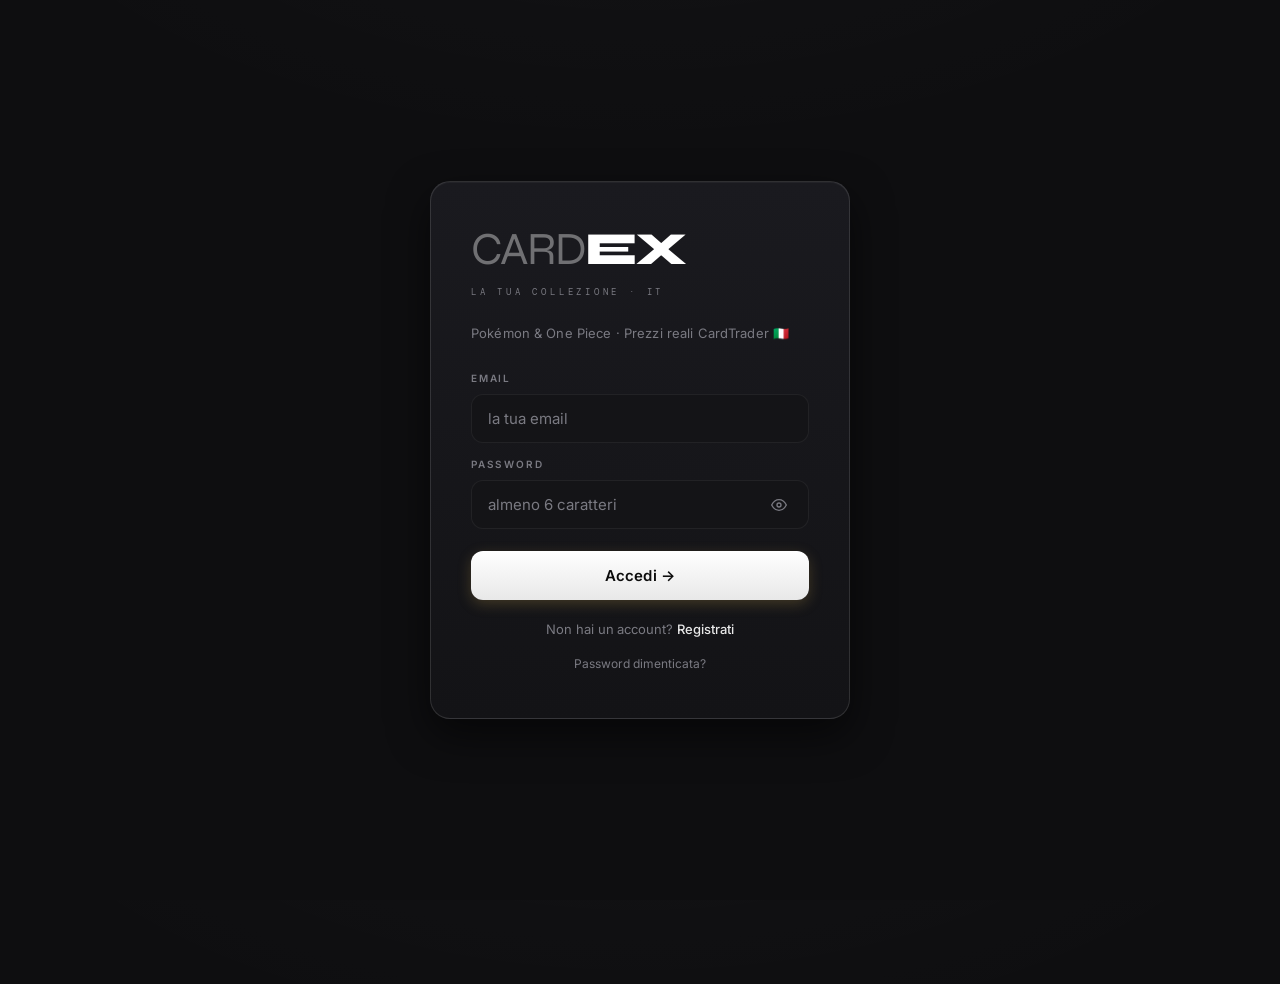
==== commit b9bf0c85: "update mobile" ====
--- a/app.html
+++ b/app.html
@@ -3,7 +3,7 @@
 <head>
 <meta charset="UTF-8">
 <link rel="icon" type="image/svg+xml" href="[data-uri]">
-<meta name="viewport" content="width=device-width, initial-scale=1.0">
+<meta name="viewport" content="width=device-width, initial-scale=1.0, viewport-fit=cover">
 <title>CARDEX — La tua collezione</title>
 <script src="https://cdn.jsdelivr.net/npm/@supabase/supabase-js@2"></script>
 <link rel="preconnect" href="https://fonts.googleapis.com">
@@ -15,8 +15,8 @@
 
 <!-- SVG ICON SYMBOLS -->
 <svg xmlns="http://www.w3.org/2000/svg" style="display:none">
-  <symbol id="i-zap" viewBox="0 0 24 24" fill="none" stroke="currentColor" stroke-width="2.5" stroke-linecap="round" stroke-linejoin="round"><polygon points="13 2 3 14 12 14 11 22 21 10 12 10 13 2"/></symbol>
-  <symbol id="i-skull" viewBox="0 0 24 24" fill="none" stroke="currentColor" stroke-width="2" stroke-linecap="round" stroke-linejoin="round"><circle cx="9" cy="12" r="1"/><circle cx="15" cy="12" r="1"/><path d="M8 20v2h8v-2"/><path d="m12.5 17-.5-1-.5 1h1z"/><path d="M16 20a2 2 0 0 0 1.56-3.25 8 8 0 1 0-11.12 0A2 2 0 0 0 8 20"/></symbol>
+  <symbol id="i-zap" viewBox="0 0 24 24" fill="none" stroke="currentColor" stroke-width="2" stroke-linecap="round" stroke-linejoin="round"><path d="M3 12a9 9 0 1 0 18 0 9 9 0 1 0 -18 0"/><path d="M9 12a3 3 0 1 0 6 0 3 3 0 1 0 -6 0"/><path d="M3 12h6"/><path d="M15 12h6"/></symbol>
+  <symbol id="i-skull" viewBox="0 0 728 704" fill="currentColor" stroke="none"><g transform="translate(0,704) scale(0.1,-0.1)"><path d="M1799 5517 c-109 -31 -196 -133 -208 -245 l-6 -55 -58 -12 c-70 -14 -129 -54 -173 -118 -39 -57 -54 -103 -54 -171 0 -80 28 -151 81 -205 71 -72 106 -86 220 -86 91 0 98 2 149 33 29 18 56 29 59 25 3 -4 51 -48 106 -98 55 -49 156 -142 225 -205 69 -64 144 -134 168 -155 23 -21 42 -42 42 -47 0 -4 -131 -8 -291 -8 -326 0 -329 -1 -368 -70 -27 -48 -27 -92 1 -141 36 -65 58 -69 378 -69 l280 0 5 -22 c2 -13 9 -52 15 -86 50 -293 218 -559 493 -784 l28 -23 -133 -120 c-72 -66 -141 -129 -152 -140 -12 -11 -41 -38 -66 -59 -25 -21 -99 -89 -164 -150 -66 -61 -125 -110 -132 -110 -7 1 -10 -5 -7 -12 7 -18 -11 -18 -26 0 -25 30 -115 59 -181 59 -130 0 -222 -60 -277 -180 -51 -110 -15 -271 76 -342 47 -37 92 -59 138 -69 34 -7 39 -12 47 -47 17 -81 40 -131 83 -176 138 -148 376 -119 480 59 22 36 28 61 31 128 4 73 2 88 -23 140 l-26 59 88 83 c48 45 109 101 136 123 l47 41 0 -45 c0 -66 27 -209 55 -288 103 -295 386 -437 830 -415 357 17 575 143 672 390 29 74 63 237 63 300 0 25 4 46 9 46 8 0 261 -229 261 -237 0 -2 -9 -22 -21 -45 -58 -114 -33 -266 59 -354 83 -80 237 -104 337 -52 94 49 155 135 169 239 7 45 8 47 45 52 87 11 177 83 219 175 49 107 15 263 -74 341 -100 88 -260 99 -368 26 l-38 -26 -51 49 c-29 27 -88 82 -132 122 -44 40 -107 99 -140 129 -33 31 -122 112 -199 181 l-138 124 33 26 c122 90 284 280 363 422 59 107 114 276 140 431 l7 37 282 0 c316 0 330 3 375 70 42 62 19 153 -50 194 -22 14 -69 16 -311 16 -157 0 -288 4 -291 8 -2 4 59 66 137 137 77 72 152 141 166 155 14 14 71 66 126 115 55 50 103 95 108 100 4 6 10 6 15 -2 4 -7 34 -24 66 -39 147 -67 324 -6 397 139 30 58 37 159 14 226 -34 104 -127 185 -226 198 -21 3 -39 6 -39 7 0 1 -5 29 -11 62 -21 115 -100 206 -208 238 -111 33 -201 12 -284 -64 -60 -55 -81 -91 -98 -168 -12 -59 0 -136 31 -197 l19 -38 -42 -41 c-24 -23 -111 -103 -194 -178 l-151 -137 -53 77 c-29 42 -75 100 -102 129 -27 29 -56 61 -63 72 -28 40 -212 168 -320 224 -201 103 -392 142 -639 133 -205 -7 -341 -41 -525 -132 -191 -94 -371 -250 -486 -421 l-56 -83 -62 57 c-33 31 -115 106 -181 167 -66 61 -125 116 -132 122 -9 9 -7 21 10 55 29 59 32 215 4 270 -25 51 -95 118 -144 141 -55 24 -155 31 -214 15z"/></g></symbol>
   <symbol id="i-home" viewBox="0 0 24 24" fill="none" stroke="currentColor" stroke-width="2" stroke-linecap="round" stroke-linejoin="round"><path d="M3 9l9-7 9 7v11a2 2 0 0 1-2 2H5a2 2 0 0 1-2-2z"/><polyline points="9 22 9 12 15 12 15 22"/></symbol>
   <symbol id="i-bar-chart" viewBox="0 0 24 24" fill="none" stroke="currentColor" stroke-width="2" stroke-linecap="round" stroke-linejoin="round"><line x1="18" y1="20" x2="18" y2="10"/><line x1="12" y1="20" x2="12" y2="4"/><line x1="6" y1="20" x2="6" y2="14"/></symbol>
   <symbol id="i-search" viewBox="0 0 24 24" fill="none" stroke="currentColor" stroke-width="2" stroke-linecap="round" stroke-linejoin="round"><circle cx="11" cy="11" r="8"/><line x1="21" y1="21" x2="16.65" y2="16.65"/></symbol>
@@ -163,7 +163,7 @@
       </div>
       <div class="srch-game-row">
         <button class="stab active-pokemon" id="tab-pokemon" onclick="selectGame('pokemon')"><svg width="13" height="13" style="vertical-align:middle;margin-right:3px"><use href="#i-zap"/></svg>Pokémon</button>
-        <button class="stab" id="tab-onepiece" onclick="selectGame('onepiece')"><svg width="13" height="13" style="vertical-align:middle;margin-right:3px"><use href="#i-skull"/></svg>One Piece</button>
+        <button class="stab" id="tab-onepiece" onclick="selectGame('onepiece')"><svg width="17" height="17" style="vertical-align:middle;margin-right:3px"><use href="#i-skull"/></svg>One Piece</button>
       </div>
       <div class="fchips-scroll" id="exp-filter-chips"></div>
     </div>
@@ -215,7 +215,7 @@
   <div class="coll-page">
     <div class="coll-page-header">
       <div>
-        <div class="coll-page-title"><svg width="28" height="28" style="vertical-align:middle;margin-right:8px"><use href="#i-zap"/></svg>Collezione Pokémon</div>
+        <div class="coll-page-title"><img src="immagini/pokemon.png" style="height:44px;width:auto;object-fit:contain;display:block;"></div>
         <div style="color:var(--muted);font-size:13px;margin-top:4px;" id="coll-summary-pokemon">0 carte · € 0,00</div>
       </div>
       <div class="coll-actions">
@@ -250,7 +250,7 @@
   <div class="coll-page">
     <div class="coll-page-header">
       <div>
-        <div class="coll-page-title"><svg width="28" height="28" style="vertical-align:middle;margin-right:8px"><use href="#i-skull"/></svg>Collezione One Piece</div>
+        <div class="coll-page-title"><img src="immagini/onepiece_white.png" style="height:44px;width:auto;object-fit:contain;display:block;"></div>
         <div style="color:var(--muted);font-size:13px;margin-top:4px;" id="coll-summary-onepiece">0 carte · € 0,00</div>
       </div>
       <div class="coll-actions">
@@ -292,7 +292,7 @@
         <div class="stat-card-sub" id="ss-pok-count">0 carte</div>
       </div>
       <div class="stat-card" style="cursor:pointer;text-align:center;" onclick="showScreen('screen-stats-onepiece')">
-        <div style="display:flex;justify-content:center;margin-bottom:12px;"><svg width="40" height="40"><use href="#i-skull"/></svg></div>
+        <div style="display:flex;justify-content:center;margin-bottom:12px;"><svg width="52" height="52"><use href="#i-skull"/></svg></div>
         <div class="stat-card-label">One Piece</div>
         <div class="stat-card-value" id="ss-op-val" style="font-size:28px;">€ 0,00</div>
         <div class="stat-card-sub" id="ss-op-count">0 carte</div>
@@ -329,7 +329,7 @@
   </header>
   <div class="coll-page">
     <div class="coll-page-header">
-      <div class="coll-page-title"><svg width="28" height="28" style="vertical-align:middle;margin-right:8px"><use href="#i-skull"/></svg>Stats One Piece</div>
+      <div class="coll-page-title"><svg width="36" height="36" style="vertical-align:middle;margin-right:8px"><use href="#i-skull"/></svg>Stats One Piece</div>
     </div>
     <div id="stats-content-onepiece"></div>
   </div>
@@ -497,7 +497,7 @@
     <span class="nav-icon"><svg width="20" height="20"><use href="#i-zap"/></svg></span><span class="nav-label">Pokémon</span>
   </button>
   <button class="nav-item" id="nav-collection-onepiece" onclick="showScreen('screen-collection-onepiece')">
-    <span class="nav-icon"><svg width="20" height="20"><use href="#i-skull"/></svg></span><span class="nav-label">One Piece</span>
+    <span class="nav-icon"><svg width="26" height="26"><use href="#i-skull"/></svg></span><span class="nav-label">One Piece</span>
   </button>
   <button class="nav-item" id="nav-stats" onclick="showScreen('screen-stats-select')">
     <span class="nav-icon"><svg width="20" height="20"><use href="#i-bar-chart"/></svg></span><span class="nav-label">Stats</span>
--- a/style.css
+++ b/style.css
@@ -29,7 +29,8 @@
   --ease:cubic-bezier(0.22,0.61,0.36,1);
 }
 *{box-sizing:border-box;margin:0;padding:0;-webkit-tap-highlight-color:transparent;}
-html,body{overscroll-behavior-y:none;}
+html,body{overscroll-behavior-y:none;overflow-x:hidden;}
+html{height:100%;}
 body{
   background:radial-gradient(1200px 600px at 50% -200px,rgba(255,255,255,0.025),transparent 60%),var(--bg);
   color:var(--text);
@@ -37,9 +38,11 @@
   font-size:15px;
   line-height:1.5;
   -webkit-font-smoothing:antialiased;
-  min-height:100vh;
+  min-height:100%;
+  min-height:100dvh;
   padding-bottom:84px;
   letter-spacing:-0.005em;
+  position:relative;
 }
 button,input,select,textarea{font-family:inherit;}
 .screen{display:none!important;}
@@ -134,6 +137,11 @@
   padding:6px 4px;
   padding-bottom:calc(6px + env(safe-area-inset-bottom));
   z-index:99;
+  -webkit-transform:translateZ(0);
+  transform:translateZ(0);
+  will-change:transform;
+  width:100%;
+  max-width:100vw;
 }
 .nav-item{
   flex:1;display:flex;flex-direction:column;align-items:center;gap:3px;
